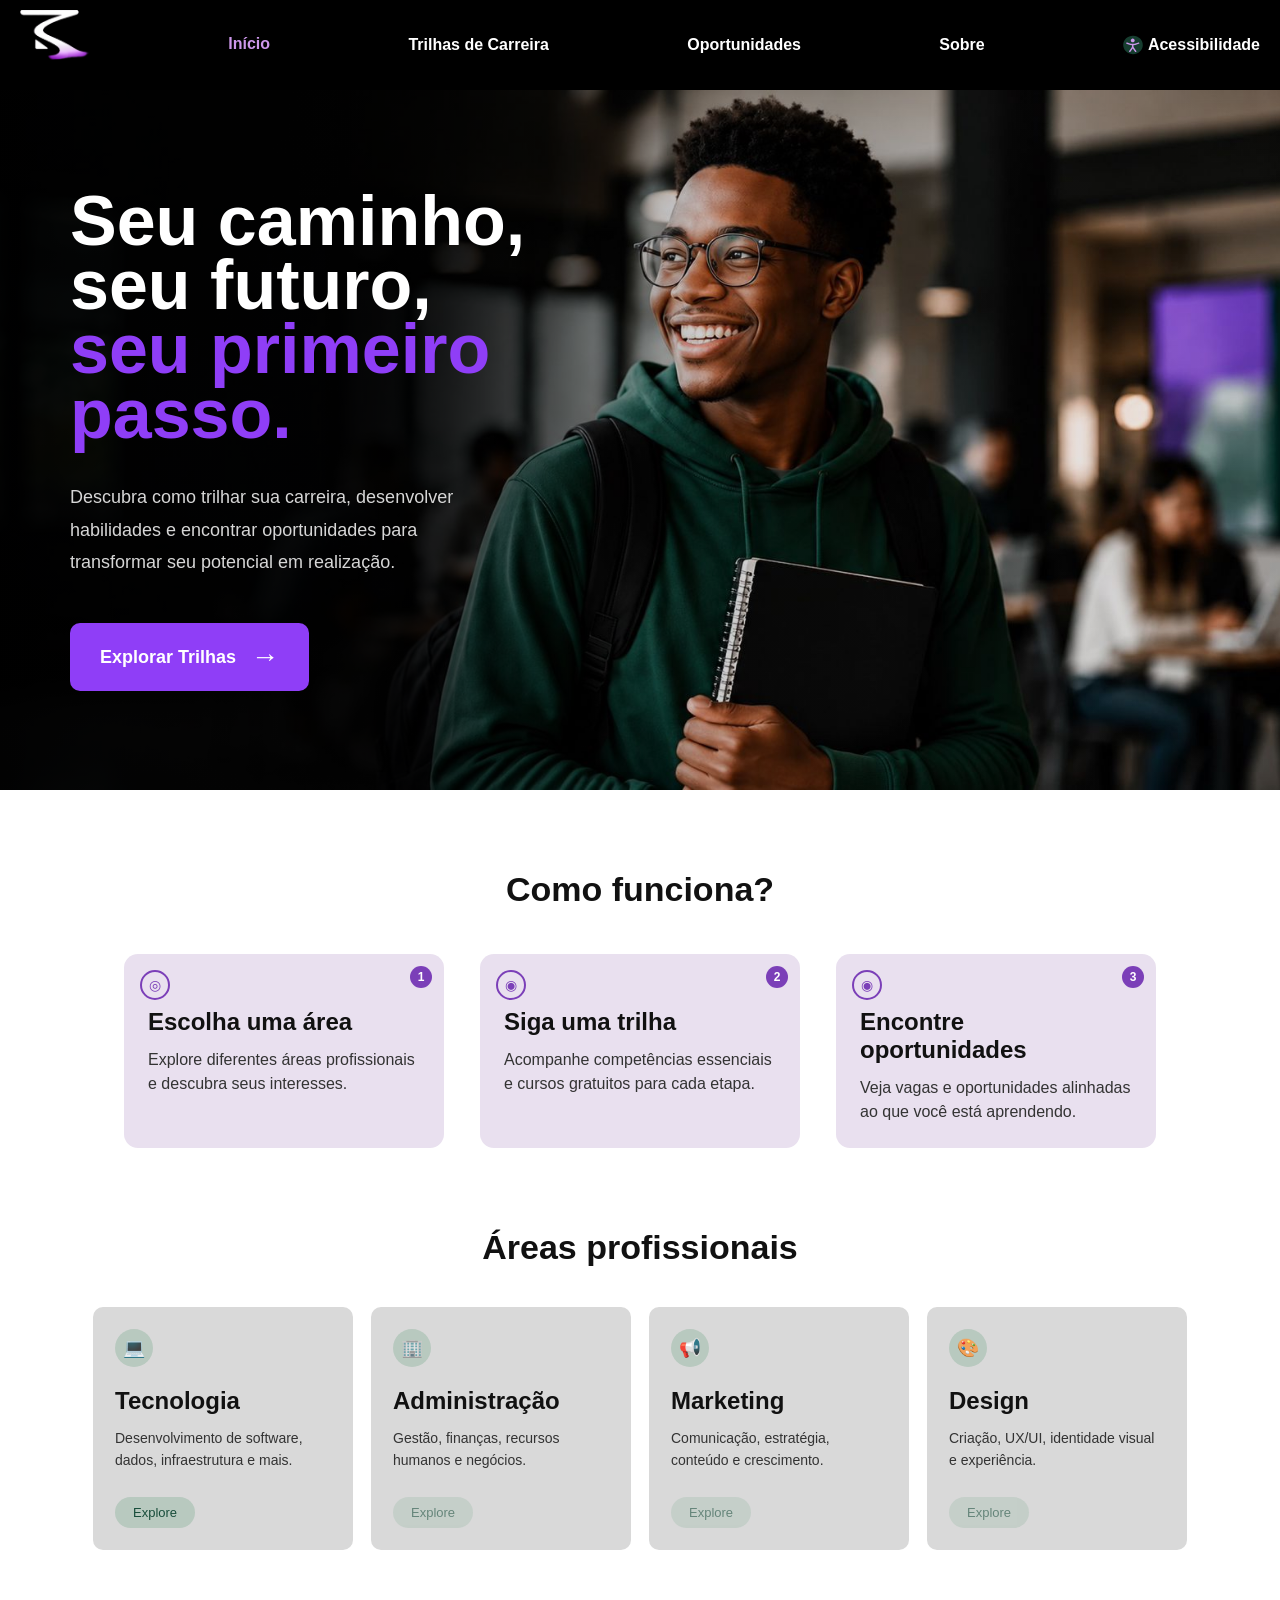
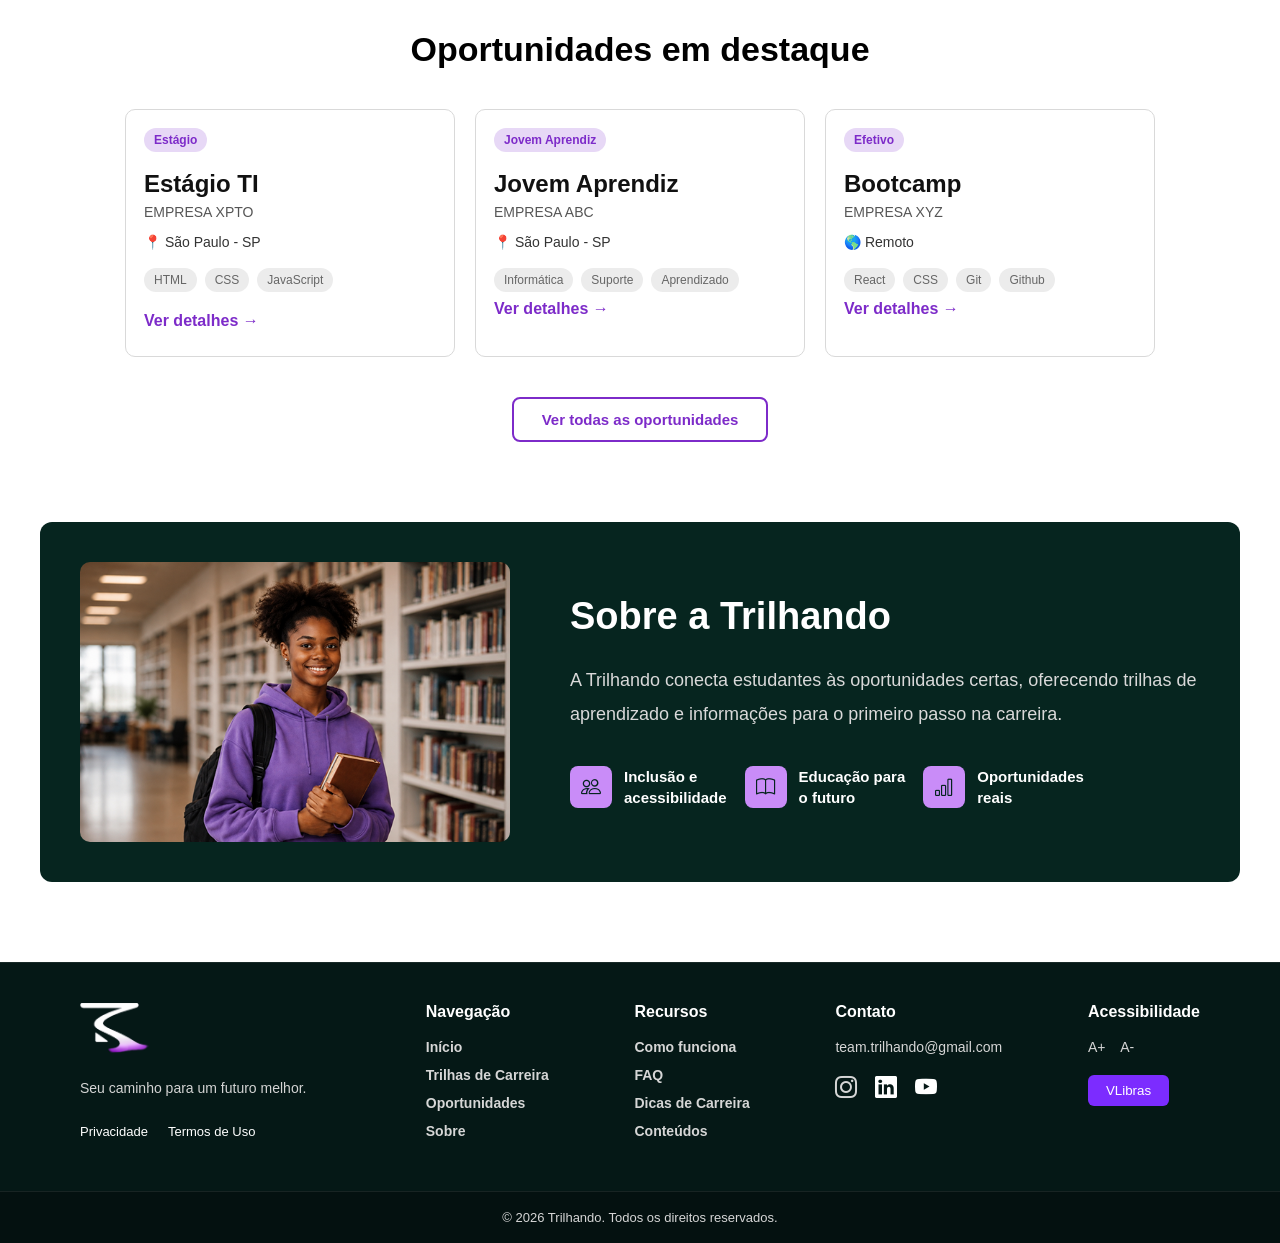
==== index.html @ 86e13e0c "ajuste de nomes e estrutura de pastas" ====
<!DOCTYPE html>
<html lang="pt-br">

<head>
    <meta charset="UTF-8">
    <meta name="viewport" content="width=device-width, initial-scale=1.0">
    <link rel="stylesheet" href="../css/menu.css">
    <link rel="stylesheet" href="https://cdn.jsdelivr.net/npm/bootstrap-icons@1.11.3/font/bootstrap-icons.min.css">
    <title>Trilhando</title>
</head>

<body>
    <!-- ==================== CABEÇALHO ==================== -->

    <nav>
        <ul>
            <li><img class="logo" src="../assets/Images/Icon.png"></li>
            <li><a href="#" class="ativo">Início</a></li>
            <li><a href="trilhas.html">Trilhas de Carreira</a></li>
            <li><a href="oportunidades.html">Oportunidades</a></li>
            <li><a href="sobre.html">Sobre</a></li>
            <li><img class="imgAcessibilidade" src="../assets/icons/acessibilidade.svg"><a href="#">Acessibilidade</a>
            </li>
        </ul>
    </nav>
    <!-- ==================== CONTEÚDO ==================== -->

    <main>

        <!-- Hero -->

        <section class="hero">

            <div class="hero-texto">

                <h1>
                    Seu caminho,<br>
                    seu futuro,<br>
                    <span>seu primeiro passo.</span>
                </h1>

                <p>
                    Descubra como trilhar sua carreira, desenvolver habilidades e
                    encontrar oportunidades para transformar seu potencial em realização.
                </p>

                <a href="#" class="btnHero">
                    Explorar Trilhas
                    <span>→</span>
                </a>

            </div>

        </section>

        <!-- Como funciona -->
        <section class="comoFunciona">

            <h2>Como funciona?</h2>

            <div class="cards">

                <article class="card">

                    <span class="icone">◎</span>
                    <span class="numero">1</span>

                    <h3>Escolha uma área</h3>

                    <p>
                        Explore diferentes áreas profissionais e descubra seus interesses.
                    </p>

                </article>

                <article class="card">

                    <span class="icone">◉</span>
                    <span class="numero">2</span>

                    <h3>Siga uma trilha</h3>

                    <p>
                        Acompanhe competências essenciais e cursos gratuitos para cada etapa.
                    </p>

                </article>

                <article class="card">

                    <span class="icone">◉</span>
                    <span class="numero">3</span>

                    <h3>Encontre oportunidades</h3>

                    <p>
                        Veja vagas e oportunidades alinhadas ao que você está aprendendo.
                    </p>

                </article>

            </div>

        </section>

        <!-- Áreas -->
        <section class="areas">

            <h2>Áreas profissionais</h2>

            <div class="cardsAreas">

                <article class="cardArea destaque">

                    <span class="icone">💻</span>

                    <h3>Tecnologia</h3>

                    <p>
                        Desenvolvimento de software, dados, infraestrutura e mais.
                    </p>

                    <button class="btn-ativo">Explore</button>

                </article>

                <article class="cardArea">

                    <span class="icone">🏢</span>

                    <h3>Administração</h3>

                    <p>
                        Gestão, finanças, recursos humanos e negócios.
                    </p>

                    <button class="btn-inativo" title="Esse conteúdo não faz parte do escopo do nosso MVP">Explore</button>

                </article>

                <article class="cardArea">

                    <span class="icone">📢</span>

                    <h3>Marketing</h3>

                    <p>
                        Comunicação, estratégia, conteúdo e crescimento.
                    </p>

                    <button class="btn-inativo" title="Esse conteúdo não faz parte do escopo do nosso MVP">Explore</button>

                </article>

                <article class="cardArea">

                    <span class="icone">🎨</span>

                    <h3>Design</h3>

                    <p>
                        Criação, UX/UI, identidade visual e experiência.
                    </p>

                    <button class="btn-inativo" title="Esse conteúdo não faz parte do escopo do nosso MVP">Explore</button>

                </article>

            </div>

        </section>

        <!-- Oportunidades -->
        <section class="oportunidades">

            <h2>Oportunidades em destaque</h2>

            <div class="cardsOportunidades">

                <article class="cardOportunidade">

                    <span class="tipo">Estágio</span>

                    <h3>Estágio TI</h3>

                    <p class="empresa">Empresa XPTO</p>

                    <p class="local">📍 São Paulo - SP</p>

                    <div class="tags">
                        <span>HTML</span>
                        <span>CSS</span>
                        <span>JavaScript</span>
                    </div>

                    <a href="#">Ver detalhes →</a>

                </article>

                <article class="cardOportunidade">

                    <span class="tipo">Jovem Aprendiz</span>

                    <h3>Jovem Aprendiz</h3>

                    <p class="empresa">Empresa ABC</p>

                    <p class="local">📍 São Paulo - SP</p>

                    <div class="tags">
                        <span>Informática</span>
                        <span>Suporte</span>
                        <span>Aprendizado</span>
                        <a href="#">Ver detalhes →</a>
                    </div>

                </article>

                <article class="cardOportunidade">

                    <span class="tipo">Efetivo</span>

                    <h3>Bootcamp</h3>

                    <p class="empresa">Empresa XYZ</p>

                    <p class="local">🌎 Remoto</p>

                    <div class="tags">
                        <span>React</span>
                        <span>CSS</span>
                        <span>Git</span>
                        <span>Github</span>
                        <a href="#">Ver detalhes →</a>
                    </div>

                </article>

            </div>

            <button class="btnTodas">
                Ver todas as oportunidades
            </button>

        </section>

        <!-- Sobre -->

        <section class="sobre">

            <div class="sobreImagem">
                <img src="../assets/Images/sobreTrilhando.png" alt="Sobre a Trilhando">
            </div>

            <div class="sobreTexto">

                <h2>Sobre a Trilhando</h2>

                <p>
                    A Trilhando conecta estudantes às oportunidades certas,
                    oferecendo trilhas de aprendizado e informações para o
                    primeiro passo na carreira.
                </p>

                <div class="sobreInfo">

                    <div class="info">
                        <i class="bi bi-people"></i>
                        <span>Inclusão e<br>acessibilidade</span>
                    </div>

                    <div class="info">
                        <i class="bi bi-book"></i>
                        <span>Educação para<br>o futuro</span>
                    </div>

                    <div class="info">
                        <i class="bi bi-bar-chart"></i>
                        <span>Oportunidades<br>reais</span>
                    </div>

                </div>

            </div>

        </section>

    </main>

    <!-- ==================== RODAPÉ ==================== -->
    <footer class="footer">

        <div class="footerContainer">

            <div class="footerLogo">

                <img class="logo" src="../assets/Images/Icon.png" alt="Logo">

                <p>
                    Seu caminho para um futuro melhor.
                </p>

                <div class="footerLinks">
                    <a href="#">Privacidade</a>
                    <a href="#">Termos de Uso</a>
                </div>

            </div>

            <div class="footerCol">

                <h3>Navegação</h3>

                <ul>
                    <li><a href="../index.html">Início</a></li>
                    <li><a href="trilhas.html">Trilhas de Carreira</a></li>
                    <li><a href="oportunidades.html">Oportunidades</a></li>
                    <li><a href="sobre.html">Sobre</a></li>
                </ul>

            </div>

            <div class="footerCol">

                <h3>Recursos</h3>

                <ul>
                    <li><a href="#">Como funciona</a></li>
                    <li><a href="#">FAQ</a></li>
                    <li><a href="#">Dicas de Carreira</a></li>
                    <li><a href="#">Conteúdos</a></li>
                </ul>

            </div>

            <div class="footerCol">

                <h3>Contato</h3>

                <p>team.trilhando@gmail.com</p>

                <div class="redes">
                    <a href="https://www.instagram.com/trilhando.tech/" target="_blank">
                        <i class="bi bi-instagram"></i>
                    </a>
                    <i class="bi bi-linkedin"></i>
                    <i class="bi bi-youtube"></i>
                </div>

            </div>

            <div class="footerCol">

                <h3>Acessibilidade</h3>

                <p>A+ &nbsp;&nbsp; A-</p>

                <button class="vlibras">
                    VLibras
                </button>

            </div>

        </div>

    </footer>

    <div class="copyright">
        © 2026 Trilhando. Todos os direitos reservados.
    </div>

    <script src="../js/menu.js"></script>
</body>

</html>
---- css/menu.css ----
* {
    margin: 0;
    padding: 0;
    border: 0;
    box-sizing: border-box;
}

body {

    margin: 0;

    font-family: "Poppins", sans-serif;

    background: #fff;

}

/*Configuração Navbar*/
nav {
    background-color: black;
    user-select: none;
    padding: 10px 20px;
}

nav ul {
    display: flex;
    align-items: center;
    justify-content: space-between;
    flex-wrap: wrap;
    list-style: none;
    gap: 20px;
}

li {
    display: flex;
    align-items: center;
}

li a {
    text-decoration: none;
    color: #fff;
    font-weight: bold;
    white-space: nowrap;
}

.logo {
    height: 50px;
}


.imgAcessibilidade {
    margin-right: 5px;
    height: 20px;
    width: 20px;
}

/* Hover dos links */

nav ul li a:hover {
    color: #CD97EB;
    /* hover roxo claro */
    transition: color 0.3s;
}

nav ul li a.ativo {
    color: #CD97EB;
    /* border-bottom: 2px solid #CD97EB; */
    padding-bottom: 2px;
    pointer-events: none;
    cursor: default;
}

nav ul li a.ativo:hover {
    color: #CD97EB;
}

/* Fim da configuração navbar*/

/* Configuração da section hero*/
.hero {

    width: 100%;
    height: 700px;

    display: flex;
    align-items: center;

    padding-left: 70px;

    background-image:
        linear-gradient(90deg,
            rgba(0, 0, 0, .95) 0%,
            rgba(0, 0, 0, .78) 30%,
            rgba(0, 0, 0, .18) 55%,
            rgba(0, 0, 0, .05) 100%),
        url("../assets/Images/background.png");

    background-size: cover;
    background-position: center;
    background-repeat: no-repeat;
}

.hero-texto {

    width: 500px;

}

.hero-texto h1 {

    color: white;

    font-size: 70px;

    font-weight: 800;

    line-height: .92;

    margin-bottom: 35px;

}

.hero-texto span {

    color: #8F3EF7;

}

.hero-texto p {

    color: #d6d6d6;

    font-size: 18px;

    line-height: 1.8;

    margin-bottom: 45px;

    width: 430px;

}

.btnHero {

    display: inline-flex;

    align-items: center;

    gap: 15px;

    padding: 18px 30px;

    border-radius: 10px;

    background: #8F3EF7;

    color: white;

    text-decoration: none;

    font-size: 18px;

    font-weight: 600;

    transition: .3s;

}

.btnHero:hover {

    background: #7d29eb;

    transform: translateY(-3px);

}

.btnHero span {

    color: white;

    font-size: 28px;

}

/* Fim da configuração da section hero*/

/* Configuração da section Como funciona*/

.comoFunciona {
    width: 100%;
    max-width: 1200px;
    margin: 80px auto;
    padding: 0 20px;
    background-color: #fff;
}

.comoFunciona h2 {
    text-align: center;
    font-size: 34px;
    font-weight: 700;
    color: #111;
    margin-bottom: 45px;
}

/* Cards */

.cards {
    display: flex;
    justify-content: center;
    gap: 36px;
    flex-wrap: wrap;
}

/* Card */

.card {
    position: relative;

    width: 320px;
    min-height: 150px;

    background: #e9e0ef;

    border-radius: 14px;

    padding: 28px 24px 24px;

    box-sizing: border-box;

    transition: .25s;
}

.card:hover {
    transform: translateY(-4px);
}

/* Ícone */

.card .icone {
    position: absolute;
    top: 16px;
    left: 16px;

    width: 30px;
    height: 30px;

    border-radius: 50%;

    border: 2px solid #7b3fb8;

    color: #7b3fb8;

    display: flex;
    justify-content: center;
    align-items: center;

    font-size: 14px;
}

/* Número */

.card .numero {

    position: absolute;

    right: 12px;
    top: 12px;

    width: 22px;
    height: 22px;

    border-radius: 50%;

    background: #7b3fb8;

    color: #fff;

    display: flex;
    justify-content: center;
    align-items: center;

    font-size: 12px;
    font-weight: bold;
}

/* Título */

.card h3 {

    margin-top: 26px;
    margin-bottom: 12px;

    font-size: 24px;
    font-weight: 700;

    color: #111;
}

/* Texto */

.card p {

    font-size: 16px;

    color: #333;

    line-height: 1.5;

    margin: 0;
}

/* Responsivo */

@media(max-width:1000px) {

    .cards {
        gap: 20px;
    }

    .card {
        width: 300px;
    }

}

@media(max-width:768px) {

    .cards {
        flex-direction: column;
        align-items: center;
    }

    .card {
        width: 100%;
        max-width: 420px;
    }

}

/*Fim da configuração da section Como funciona*/

/*Configuração da section areas*/
.areas {
    width: 100%;
    max-width: 1200px;
    margin: 80px auto;
    padding: 0 20px;
}

.areas h2 {
    text-align: center;
    font-size: 34px;
    font-weight: 700;
    color: #111;
    margin-bottom: 40px;
}

.cardsAreas {
    display: flex;
    justify-content: center;
    gap: 18px;
    flex-wrap: wrap;
}

/* Card */

.cardArea {
    width: 260px;
    min-height: 190px;
    padding: 22px;

    background: #d9d9d9;
    border-radius: 10px;

    box-sizing: border-box;
    cursor: pointer;

    display: flex;
    flex-direction: column;
    justify-content: space-between;

    transition: all .35s ease;
}

/* Ícone */

.cardArea .icone {
    width: 38px;
    height: 38px;

    display: flex;
    align-items: center;
    justify-content: center;

    border-radius: 50%;
    background: #b8c9bf;

    color: #184d3b;
    font-size: 18px;

    margin-bottom: 20px;

    transition: .35s;
}

/* Título */

.cardArea h3 {
    font-size: 24px;
    font-weight: 700;
    color: #111;

    margin-bottom: 12px;

    transition: .35s;
}

/* Texto */

.cardArea p {
    font-size: 14px;
    line-height: 1.6;
    color: #333;

    margin-bottom: 25px;

    transition: .35s;
}

/* Botão */

.cardArea .btn-ativo {
    width: fit-content;

    border: none;
    border-radius: 20px;

    padding: 8px 18px;

    background: #b8c9bf;
    color: #184d3b;

    font-size: 13px;

    cursor: pointer;

    transition: .35s;
}

.btn-inativo {
    width: fit-content;
    border: none;
    border-radius: 20px;
    padding: 8px 18px;
    background: #b8c9bf;
    color: #184d3b;
    font-size: 13px;
    cursor: not-allowed !important;
    transition: .35s;
    opacity: 0.6;
    pointer-events: auto;
}

/*=========================
        HOVER
=========================*/

.cardArea:hover {

    background: #184d3b;

    transform: translateY(-6px);

    box-shadow: 0 12px 25px rgba(0, 0, 0, .18);
}

.cardArea:hover h3 {
    color: #fff;
}

.cardArea:hover p {
    color: rgba(255, 255, 255, .9);
}

.cardArea:hover .icone {
    background: rgba(255, 255, 255, .18);
    color: #fff;
}

.cardArea:hover button {
    background: #fff;
    color: #184d3b;
}

/*=========================
      RESPONSIVO
=========================*/

@media (max-width: 1100px) {

    .cardsAreas {
        justify-content: center;
    }

}

@media (max-width: 768px) {

    .cardsAreas {
        flex-direction: column;
        align-items: center;
    }

    .cardArea {
        width: 100%;
        max-width: 380px;
    }

}

/* Estilos para a Expansão do Card de Tecnologia */

/* Container das áreas profissionais para permitir a expansão lateral */
.cardsAreas {
    display: flex;
    justify-content: center;
    gap: 18px;
    flex-wrap: wrap;
    align-items: flex-start;
    /* Garante que os outros cards não estiquem verticalmente */
}

/* Card base */
.cardArea {
    position: relative;
    overflow: hidden;
    /* Garante que o conteúdo oculto não vaze */
    transition: all 0.5s cubic-bezier(0.4, 0, 0.2, 1);
}

/* Estado Expandido */
.cardArea.destaque.expandido {
    width: 550px;
    /* Expande para a direita */
    background: #184d3b;
    cursor: default;
}

/* Ocultar conteúdo original quando expandido para dar foco às subáreas */
.cardArea.expandido>.icone,
.cardArea.expandido>h3,
.cardArea.expandido>p,
.cardArea.expandido>button:not(.btn-voltar) {
    opacity: 0;
    pointer-events: none;
    transform: translateX(-20px);
    transition: 0.3s;
}

/* Container de Subáreas */
.sub-areas-container {
    position: absolute;
    top: 0;
    right: 0;
    width: 100%;
    height: 100%;
    padding: 22px;
    box-sizing: border-box;
    display: flex;
    flex-direction: column;
    justify-content: center;
    opacity: 0;
    pointer-events: none;
    transform: translateX(30px);
    transition: all 0.5s ease;
}

.cardArea.expandido .sub-areas-container {
    opacity: 1;
    pointer-events: auto;
    transform: translateX(0);
}

.sub-areas-content h4 {
    color: #fff;
    font-size: 18px;
    margin-bottom: 20px;
    font-weight: 700;
}

.sub-areas-grid {
    display: grid;
    grid-template-columns: 1fr 1fr;
    gap: 12px;
    margin-bottom: 25px;
}

.sub-area-item {
    padding: 12px;
    background: rgba(255, 255, 255, 0.1);
    border-radius: 8px;
    color: #fff;
    text-decoration: none;
    font-size: 14px;
    font-weight: 600;
    display: flex;
    align-items: center;
    gap: 10px;
    transition: 0.3s;
}

.sub-area-item.ativo {
    background: #fff;
    color: #184d3b;
    border: 1px solid #fff;
}

.sub-area-item.ativo:hover {
    background: #4fd699;
    border-color: #4fd699;
    color: #fff;
}

.sub-area-item.inativo {
    opacity: 0.6;
    cursor: not-allowed;
    background: rgba(255, 255, 255, 0.05);
}

.sub-area-item small {
    font-size: 10px;
    font-weight: 400;
    display: block;
}

.dot {
    width: 8px;
    height: 8px;
    border-radius: 50%;
    background: #4fd699;
}

.sub-area-item.inativo .dot {
    background: #666;
}

.btn-voltar {
    background: transparent;
    border: 1px solid rgba(255, 255, 255, 0.3);
    color: #fff;
    padding: 6px 15px;
    border-radius: 20px;
    font-size: 12px;
    cursor: pointer;
    width: fit-content;
    transition: 0.3s;
}

.btn-voltar:hover {
    background: rgba(255, 255, 255, 0.1);
}

/* Responsividade para o card expandido */
@media (max-width: 768px) {
    .cardArea.destaque.expandido {
        width: 100%;
        max-width: 380px;
        min-height: 350px;
    }

    .sub-areas-grid {
        grid-template-columns: 1fr;
    }
}


/*Fim das configurações da section Areas*/
/*Configuração da Section Opotunidades*/

.oportunidades {
    width: 100%;
    max-width: 1200px;
    margin: 80px auto;
    padding: 0 20px;
}

.oportunidades h2 {
    text-align: center;
    font-size: 34px;
    font-weight: 700;
    margin-bottom: 40px;
}

.cardsOportunidades {
    display: flex;
    justify-content: center;
    gap: 20px;
    flex-wrap: wrap;
}

/* Card */

.cardOportunidade {

    width: 330px;
    min-height: 210px;

    padding: 18px;

    border: 1px solid #d9d9d9;
    border-radius: 10px;

    background: #fff;

    transition: .3s;

    cursor: pointer;
}

.cardOportunidade:hover {

    transform: translateY(-5px);

    border-color: #7d2bc9;

    box-shadow: 0 10px 25px rgba(0, 0, 0, .08);
}

/* Tag superior */

.tipo {

    display: inline-block;

    padding: 5px 10px;

    border-radius: 20px;

    background: #e7d8f6;

    color: #7d2bc9;

    font-size: 12px;

    font-weight: 600;

    margin-bottom: 18px;
}

/* Título */

.cardOportunidade h3 {

    font-size: 24px;

    margin-bottom: 6px;

    color: #111;
}

/* Empresa */

.empresa {

    font-size: 14px;

    color: #555;

    margin-bottom: 14px;

    text-transform: uppercase;
}

/* Local */

.local {

    font-size: 14px;

    color: #333;

    margin-bottom: 18px;
}

/* Tecnologias */

.tags {

    display: flex;

    gap: 8px;

    flex-wrap: wrap;

    margin-bottom: 20px;
}

.tags span {

    background: #ececec;

    color: #666;

    padding: 5px 10px;

    border-radius: 20px;

    font-size: 12px;
}

/* Link */

.cardOportunidade a {

    text-decoration: none;

    color: #7d2bc9;

    font-weight: 600;

    transition: .3s;
}

.cardOportunidade a:hover {

    text-decoration: underline;
}

/* Botão inferior */

.btnTodas {

    display: block;

    margin: 40px auto 0;

    padding: 12px 28px;

    border: 2px solid #7d2bc9;

    border-radius: 8px;

    background: transparent;

    color: #7d2bc9;

    font-size: 15px;

    font-weight: 600;

    cursor: pointer;

    transition: .3s;
}

.btnTodas:hover {

    background: #7d2bc9;

    color: #fff;
}

/*=========================
      RESPONSIVO
=========================*/

@media (max-width: 768px) {

    .cardsOportunidades {

        flex-direction: column;

        align-items: center;
    }

    .cardOportunidade {

        width: 100%;
        max-width: 400px;
    }

}

/*Fim da configuração Oportunidades*/

/*Configuração da section Sobre*/
.sobre {

    max-width: 1200px;
    margin: 80px auto;
    padding: 40px;

    background: #06251f;

    border-radius: 12px;

    display: flex;
    align-items: center;
    gap: 40px;
}

/* Imagem */

.sobreImagem {

    flex: 1;
}

.sobreImagem img {

    width: 100%;
    max-width: 430px;
    height: 280px;

    object-fit: cover;

    border-radius: 10px;

    display: block;
}

/* Texto */

.sobreTexto {

    flex: 1.4;

    color: #fff;
}

.sobreTexto h2 {

    font-size: 38px;

    margin-bottom: 25px;

    font-weight: 700;
}

.sobreTexto p {

    font-size: 18px;

    line-height: 1.9;

    color: #d9d9d9;

    margin-bottom: 35px;
}

/* Ícones */

.sobreInfo {

    display: flex;

    gap: 18px;

    flex-wrap: wrap;
}

.info {

    display: flex;

    align-items: center;

    gap: 12px;
}

.info i {

    width: 42px;
    height: 42px;

    display: flex;
    justify-content: center;
    align-items: center;

    background: #c98cf8;

    color: #06251f;

    border-radius: 8px;

    font-size: 20px;
}

.info span {

    color: #fff;

    font-size: 15px;

    font-weight: 600;

    line-height: 1.4;
}

/*=========================
      RESPONSIVO
=========================*/

@media(max-width:900px) {

    .sobre {

        flex-direction: column;

        text-align: center;
    }

    .sobreImagem img {

        max-width: 100%;
        height: auto;
    }

    .sobreInfo {

        justify-content: center;
    }

}

@media(max-width:600px) {

    .sobre {

        padding: 25px;
    }

    .sobreTexto h2 {

        font-size: 30px;
    }

    .sobreTexto p {

        font-size: 16px;
    }

    .sobreInfo {

        flex-direction: column;
        align-items: center;
    }

}

/*Configuração da section footer*/

.footer {

    width: 100%;

    background: #051816;

    color: #fff;

    margin-top: 80px;

    padding: 40px 0;

    border-top: 1px solid rgba(255, 255, 255, .08);
}

/* Container */

.footerContainer {

    max-width: 1200px;

    margin: 0 auto;

    padding: 0 40px;

    display: flex;

    justify-content: space-between;

    align-items: flex-start;

    gap: 40px;
}

/* Logo */

.footerLogo {

    width: 260px;
}

.logo {

    width: 70px;

    margin-bottom: 20px;
}

.footerLogo p {

    font-size: 14px;

    color: #d4d4d4;

    line-height: 1.6;

    margin-bottom: 25px;
}

.footerLinks {

    display: flex;

    gap: 20px;
}

.footerLinks a {

    color: #fff;

    text-decoration: none;

    font-size: 13px;
}

.footerLinks a:hover {

    color: #9f5cff;
}

/* Colunas */

.footerCol h3 {

    font-size: 16px;

    margin-bottom: 18px;
}

.footerCol ul {

    list-style: none;
}

.footerCol ul li {

    margin-bottom: 12px;
}

.footerCol a {

    color: #d6d6d6;

    text-decoration: none;

    font-size: 14px;

    transition: .3s;
}

.footerCol a:hover {

    color: #9f5cff;
}

.footerCol p {

    color: #d6d6d6;

    font-size: 14px;

    margin-bottom: 20px;
}

/* Redes sociais */

.redes {

    display: flex;

    gap: 18px;
}

.redes i {

    font-size: 22px;

    cursor: pointer;

    transition: .3s;
}

.redes i:hover {

    color: #9f5cff;
}

/* Botão */

.vlibras {

    background: #7c2cff;

    color: white;

    border: none;

    border-radius: 6px;

    padding: 8px 18px;

    cursor: pointer;

    transition: .3s;
}

.vlibras:hover {

    background: #9650ff;
}

/* Copyright */

.copyright {

    background: #041110;

    color: #d6d6d6;

    text-align: center;

    padding: 18px;

    font-size: 13px;

    border-top: 1px solid rgba(255, 255, 255, .08);
}

/*=========================
      RESPONSIVO
=========================*/

@media(max-width:900px) {

    .footer {

        flex-wrap: wrap;

        justify-content: center;

        text-align: center;
    }

    .footerLogo {

        width: 100%;
    }

    .footerLinks,
    .redes {

        justify-content: center;
    }

}

@media(max-width:600px) {

    .footer {

        flex-direction: column;

        align-items: center;

        text-align: center;
    }

}

/* RESPONSIVIDADE*/
/* Para abrir em tablets */

@media (max-width: 900px) {

    nav ul {
        justify-content: center;
        gap: 30px;
    }

}

/* Para abrir em celulares */


@media (max-width: 600px) {

    nav {
        padding: 15px;
    }

    nav ul {
        flex-direction: column;
        align-items: center;
        gap: 15px;
    }

    .logo {
        height: 45px;
    }

}
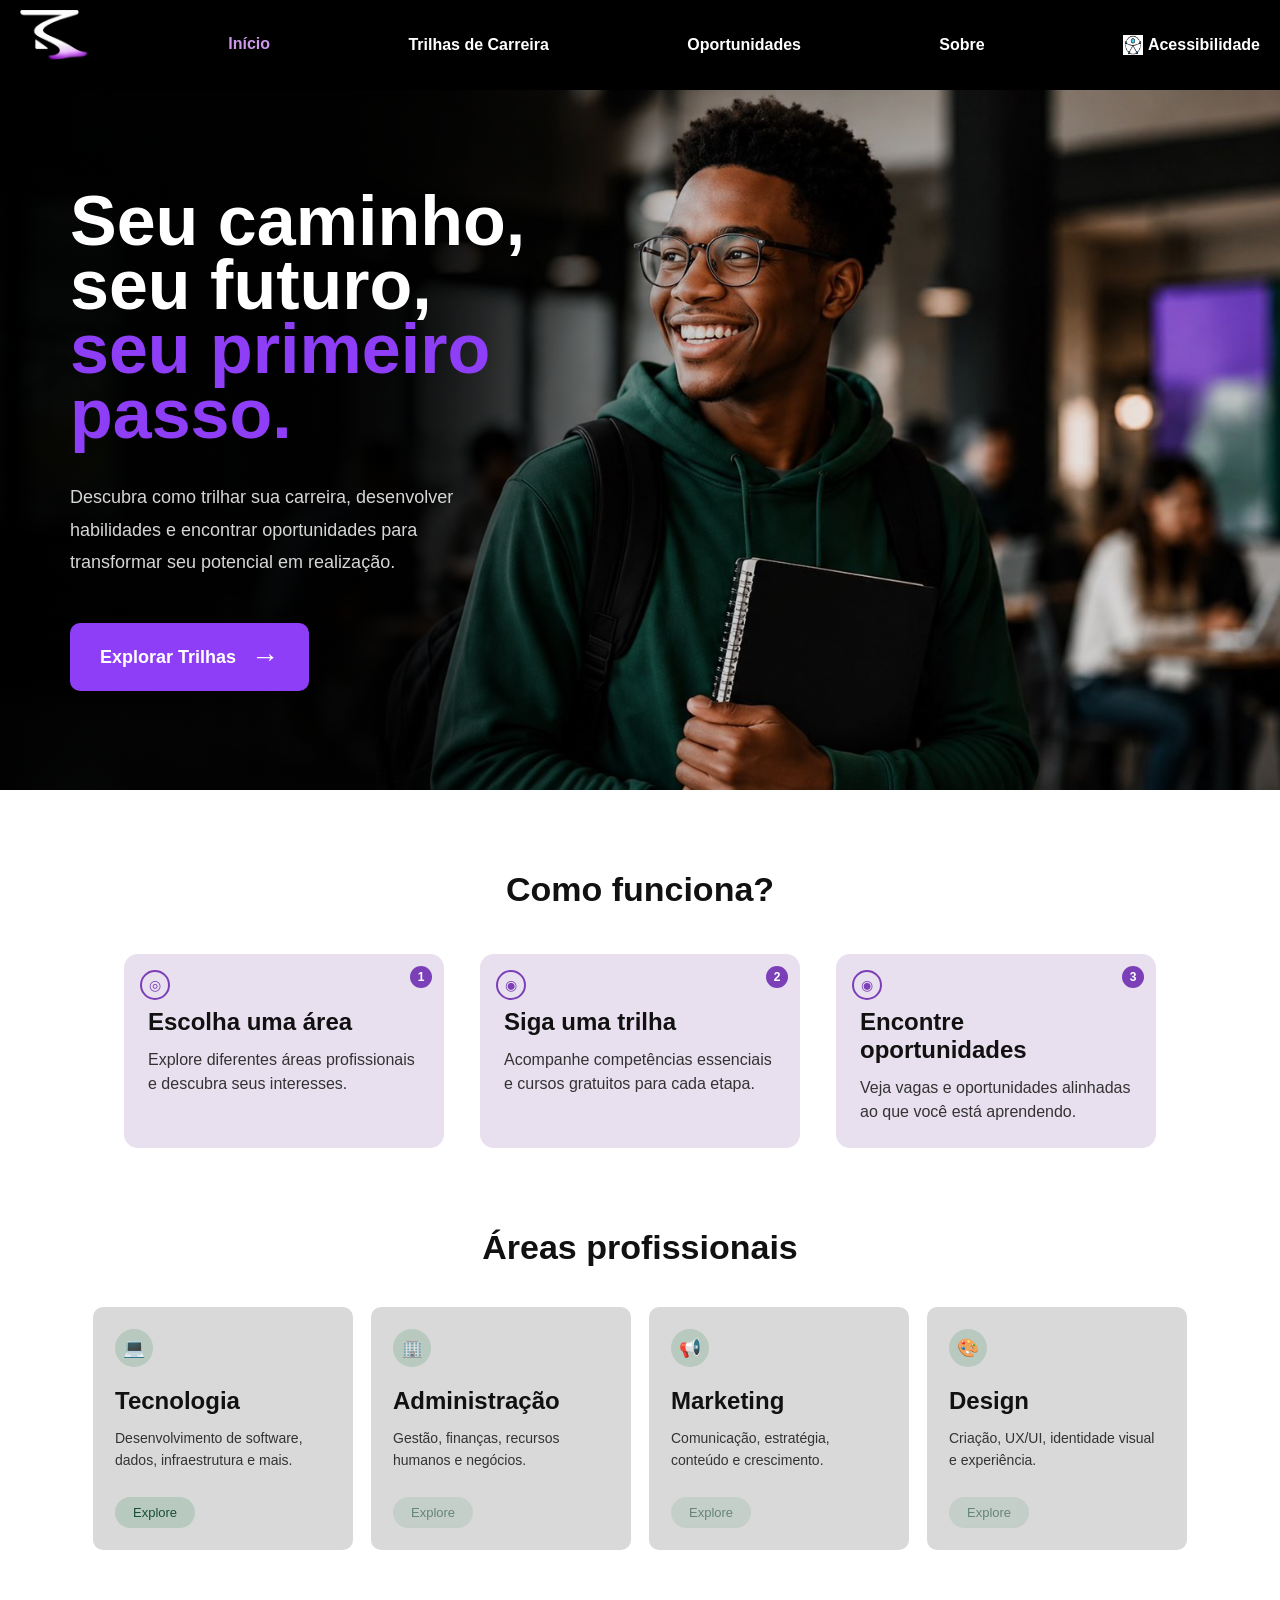
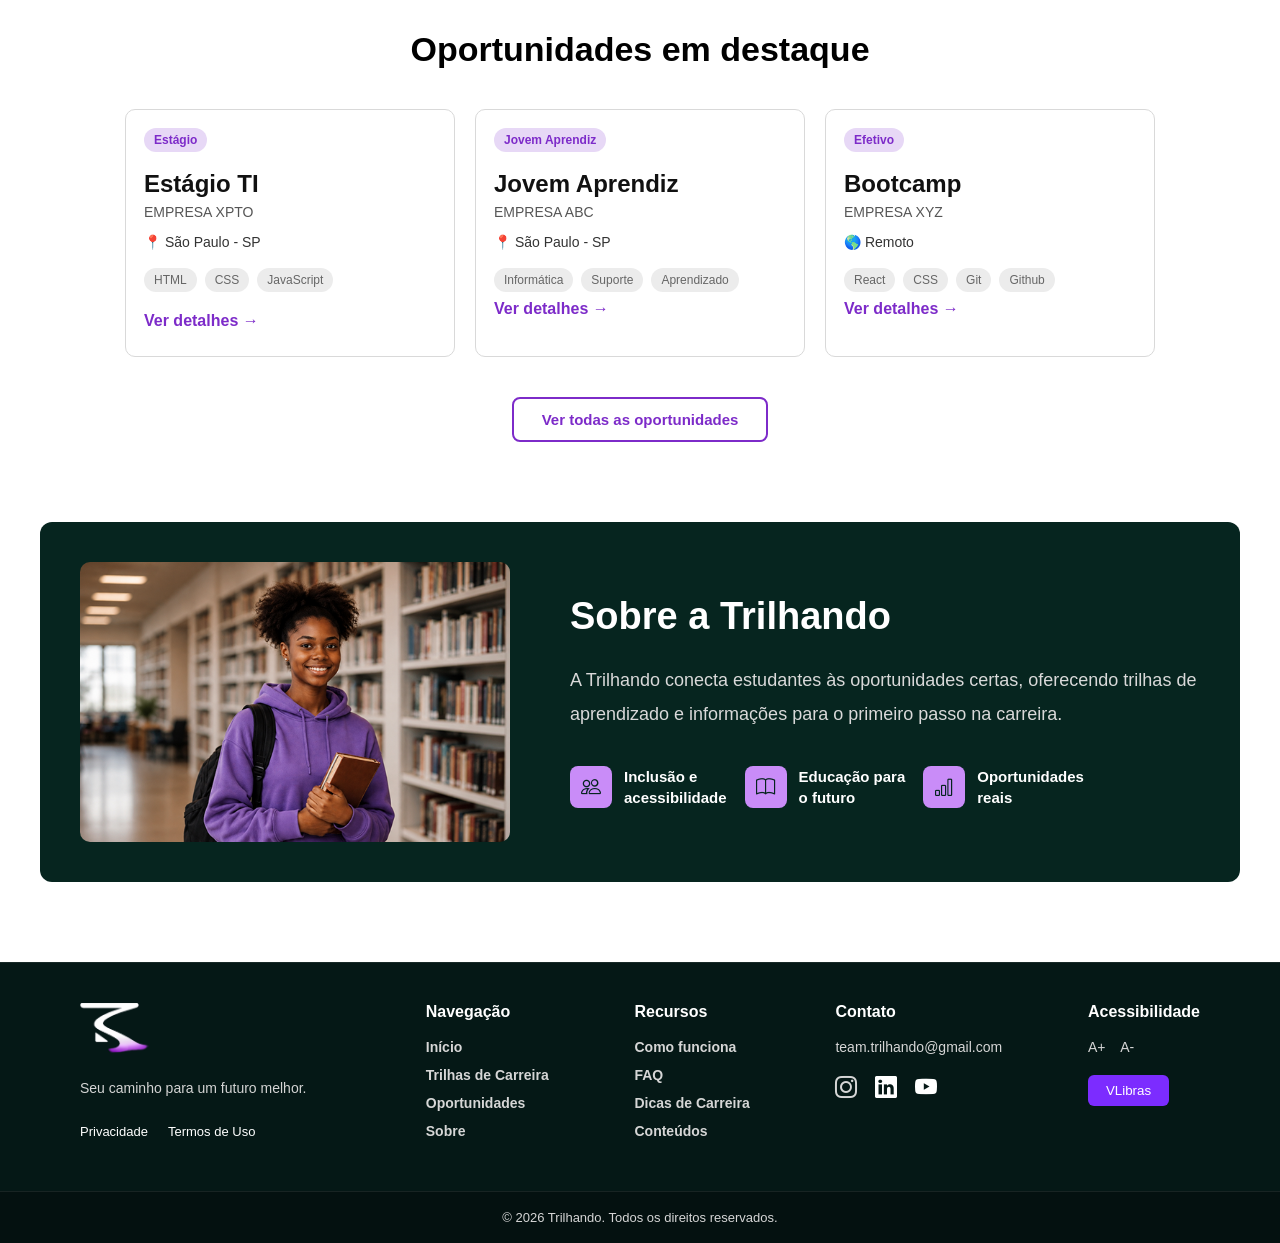
==== commit 8d497933: "Adiciona Vlibras e troca icone de acessibilidade" ====
--- a/index.html
+++ b/index.html
@@ -4,12 +4,13 @@
 <head>
     <meta charset="UTF-8">
     <meta name="viewport" content="width=device-width, initial-scale=1.0">
-    <link rel="stylesheet" href="../css/menu.css">
+    <link rel="stylesheet" href="./css/menu.css">
     <link rel="stylesheet" href="https://cdn.jsdelivr.net/npm/bootstrap-icons@1.11.3/font/bootstrap-icons.min.css">
     <title>Trilhando</title>
 </head>
 
 <body>
+
     <!-- ==================== CABEÇALHO ==================== -->
 
     <nav>
@@ -19,10 +20,12 @@
             <li><a href="trilhas.html">Trilhas de Carreira</a></li>
             <li><a href="oportunidades.html">Oportunidades</a></li>
             <li><a href="sobre.html">Sobre</a></li>
-            <li><img class="imgAcessibilidade" src="../assets/icons/acessibilidade.svg"><a href="#">Acessibilidade</a>
+            <li><img class="imgAcessibilidade" src="./assets/Images/acessibilidade.jpeg"><a href="#" onclick="window.VLibras.toggle()">Acessibilidade</a>
             </li>
         </ul>
     </nav>
+    <!-- ==================== FIM CABEÇALHO ==================== -->
+
     <!-- ==================== CONTEÚDO ==================== -->
 
     <main>
@@ -134,7 +137,8 @@
                         Gestão, finanças, recursos humanos e negócios.
                     </p>
 
-                    <button class="btn-inativo" title="Esse conteúdo não faz parte do escopo do nosso MVP">Explore</button>
+                    <button class="btn-inativo"
+                        title="Esse conteúdo não faz parte do escopo do nosso MVP">Explore</button>
 
                 </article>
 
@@ -148,7 +152,8 @@
                         Comunicação, estratégia, conteúdo e crescimento.
                     </p>
 
-                    <button class="btn-inativo" title="Esse conteúdo não faz parte do escopo do nosso MVP">Explore</button>
+                    <button class="btn-inativo"
+                        title="Esse conteúdo não faz parte do escopo do nosso MVP">Explore</button>
 
                 </article>
 
@@ -162,7 +167,8 @@
                         Criação, UX/UI, identidade visual e experiência.
                     </p>
 
-                    <button class="btn-inativo" title="Esse conteúdo não faz parte do escopo do nosso MVP">Explore</button>
+                    <button class="btn-inativo"
+                        title="Esse conteúdo não faz parte do escopo do nosso MVP">Explore</button>
 
                 </article>
 
@@ -369,7 +375,18 @@
         © 2026 Trilhando. Todos os direitos reservados.
     </div>
 
-    <script src="../js/menu.js"></script>
+    <script src="./js/menu.js"></script>
+    <div vw class="enabled">
+        <div vw-access-button class="active"></div>
+        <div vw-plugin-wrapper>
+            <div class="vw-plugin-top-wrapper"></div>
+        </div>
+    </div>
+
+    <script src="https://vlibras.gov.br/app/vlibras-plugin.js"></script>
+    <script>
+        new window.VLibras.Widget('https://vlibras.gov.br/app');
+    </script>
 </body>
 
 </html>
--- a/css/menu.css
+++ b/css/menu.css
@@ -16,6 +16,7 @@
 }
 
 /*Configuração Navbar*/
+
 nav {
     background-color: black;
     user-select: none;
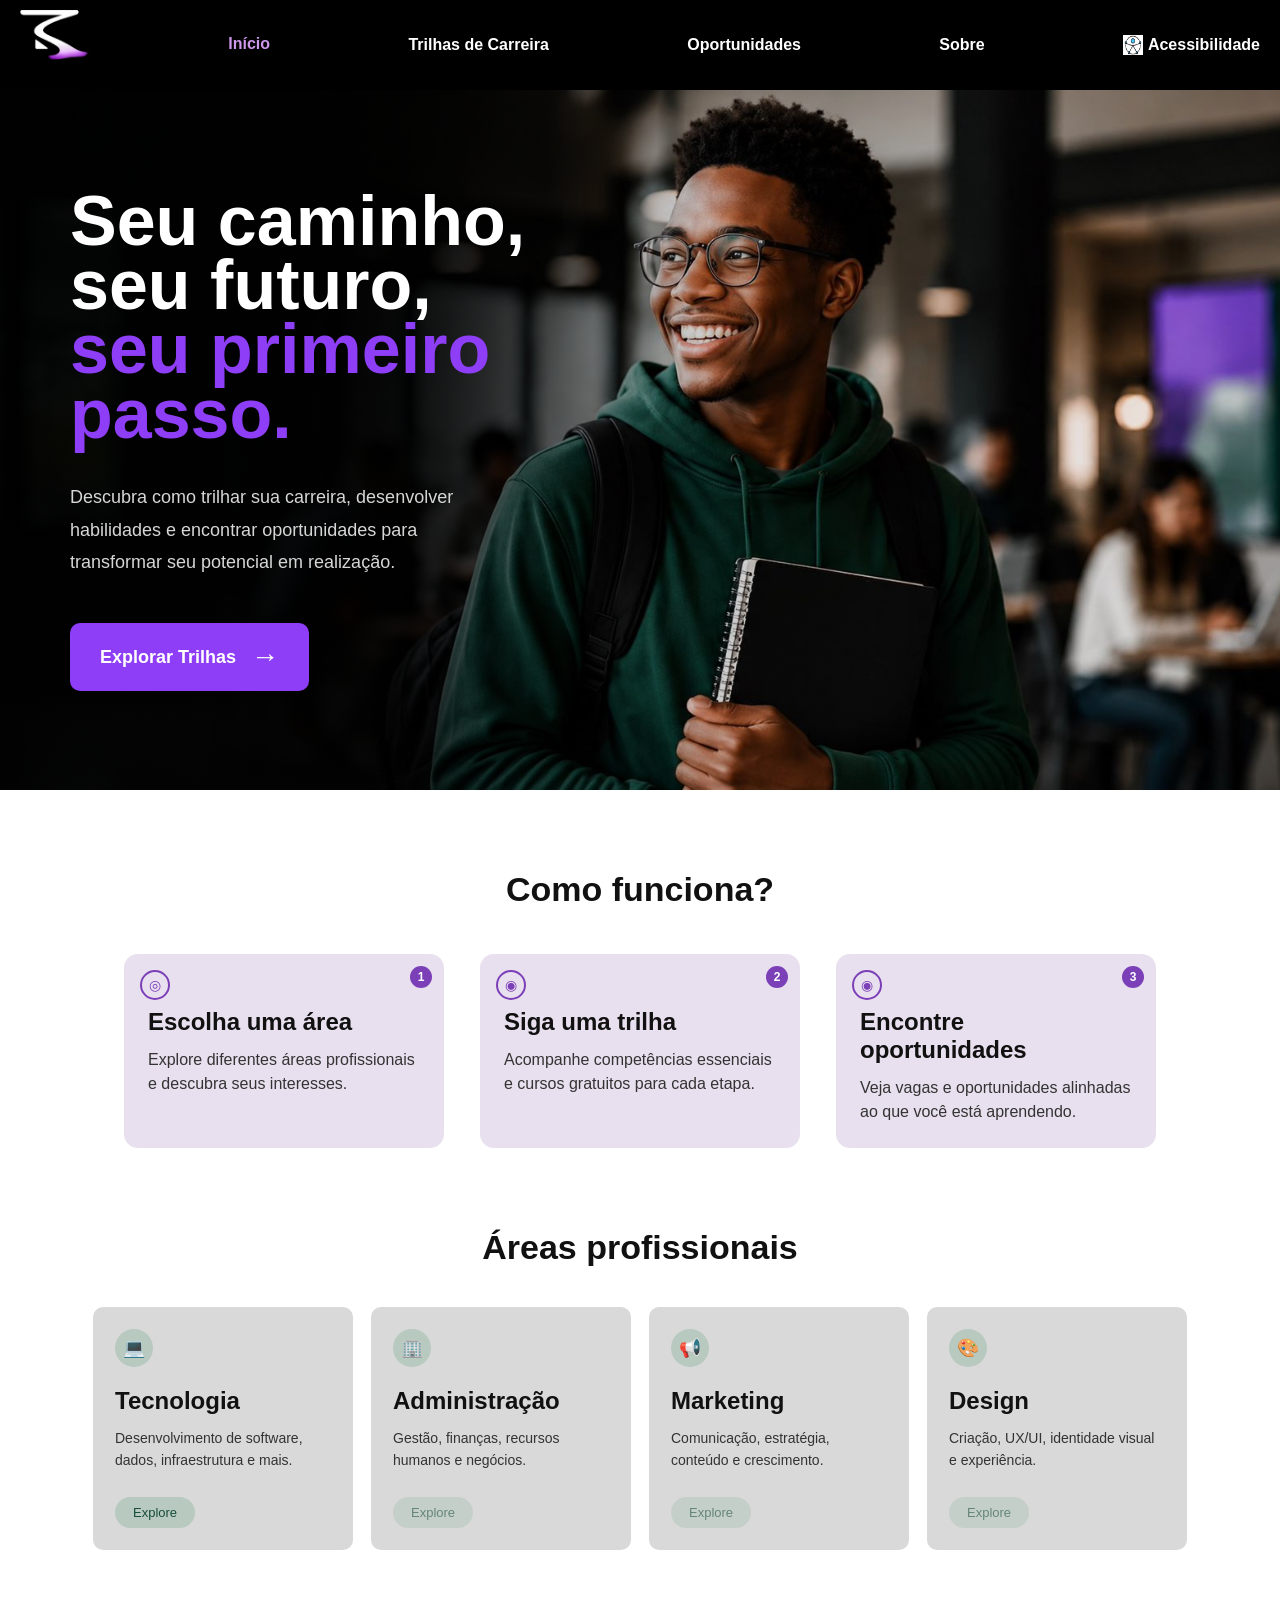
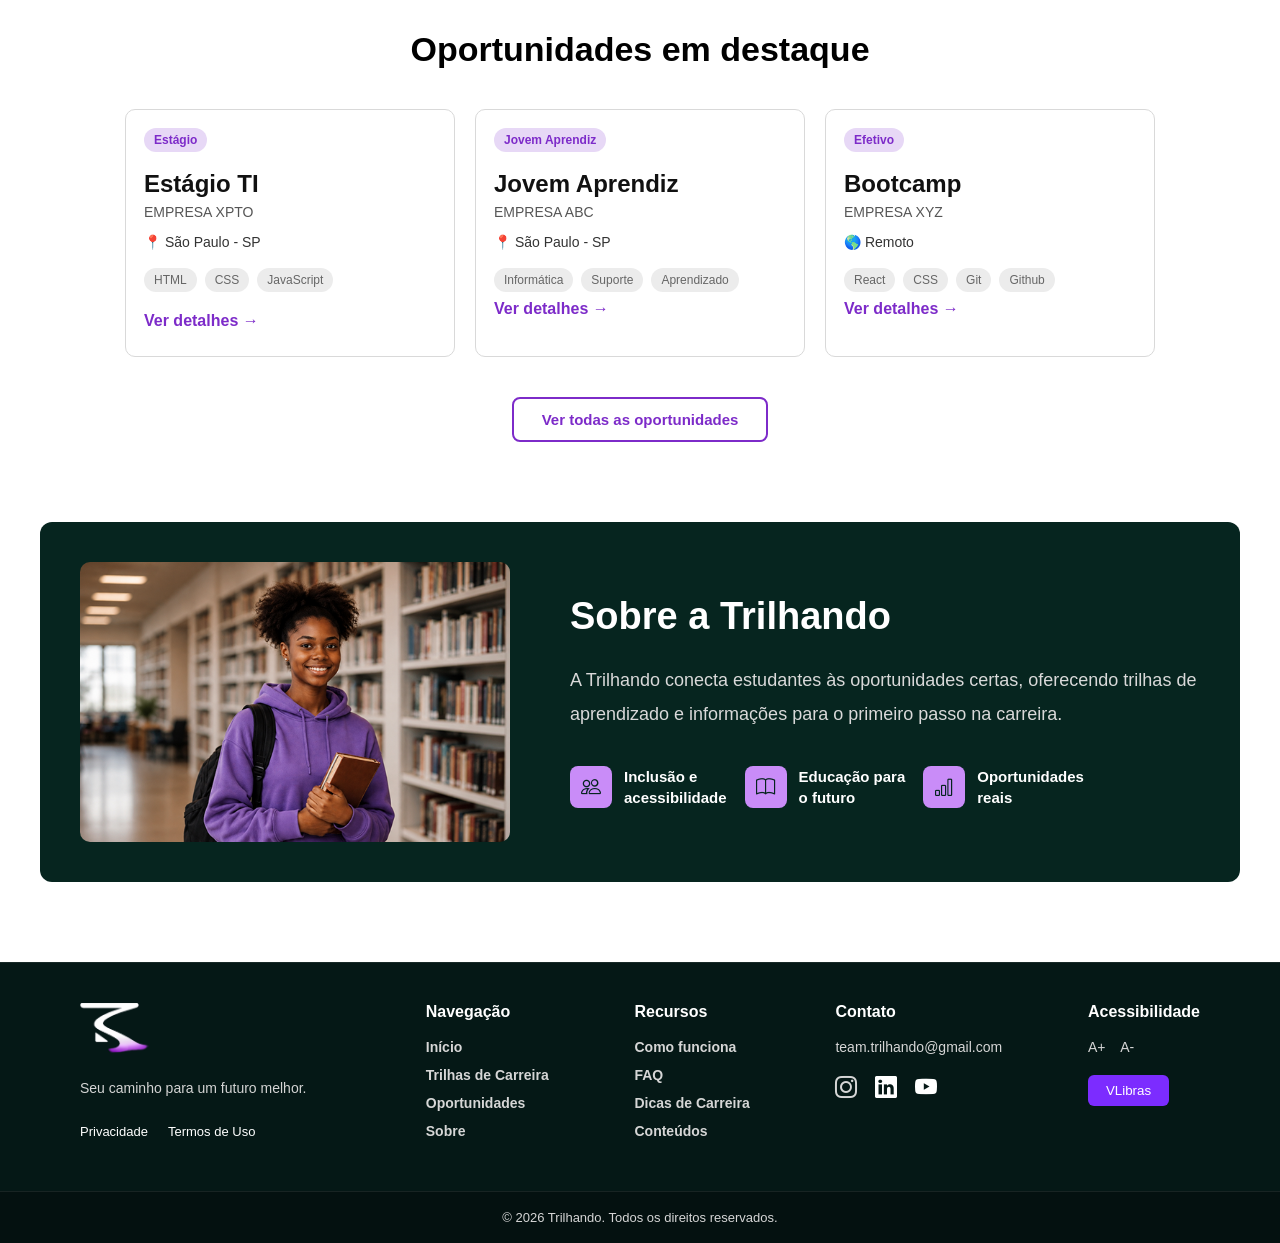
==== commit 7893bc8e: "Adiciona animação no h1 do menu, ajusta js de oportunidades e botôes inativos da trilha" ====
--- a/index.html
+++ b/index.html
@@ -37,9 +37,9 @@
             <div class="hero-texto">
 
                 <h1>
-                    Seu caminho,<br>
-                    seu futuro,<br>
-                    <span>seu primeiro passo.</span>
+                    <span class="linha">Seu caminho,</span><br>
+                    <span class="linha">seu futuro,</span><br>
+                    <span class="linha destaque">seu primeiro passo.</span>
                 </h1>
 
                 <p>
--- a/css/menu.css
+++ b/css/menu.css
@@ -108,37 +108,46 @@
 }
 
 .hero-texto h1 {
-
+    background: transparent;
     color: white;
-
     font-size: 70px;
-
     font-weight: 800;
-
+    margin-bottom: 35px;
+    opacity: 0;
+    transform: translateY(20px);
+    animation: fadeUp 0.8s ease-out forwards;
     line-height: .92;
 
-    margin-bottom: 35px;
-
+}
+
+.hero-texto h1 .destaque {
+    color: #8F3EF7;
+    display: inline-block;
+    background: transparent;
 }
 
 .hero-texto span {
-
-    color: #8F3EF7;
-
+    background: transparent;
 }
 
 .hero-texto p {
 
     color: #d6d6d6;
-
     font-size: 18px;
-
     line-height: 1.8;
-
     margin-bottom: 45px;
-
     width: 430px;
-
+    opacity: 0;
+    transform: translateY(20px);
+    animation: fadeUp 0.8s ease-out 0.3s forwards;
+
+}
+
+@keyframes fadeUp {
+    to {
+        opacity: 1;
+        transform: translateY(0);
+    }
 }
 
 .btnHero {
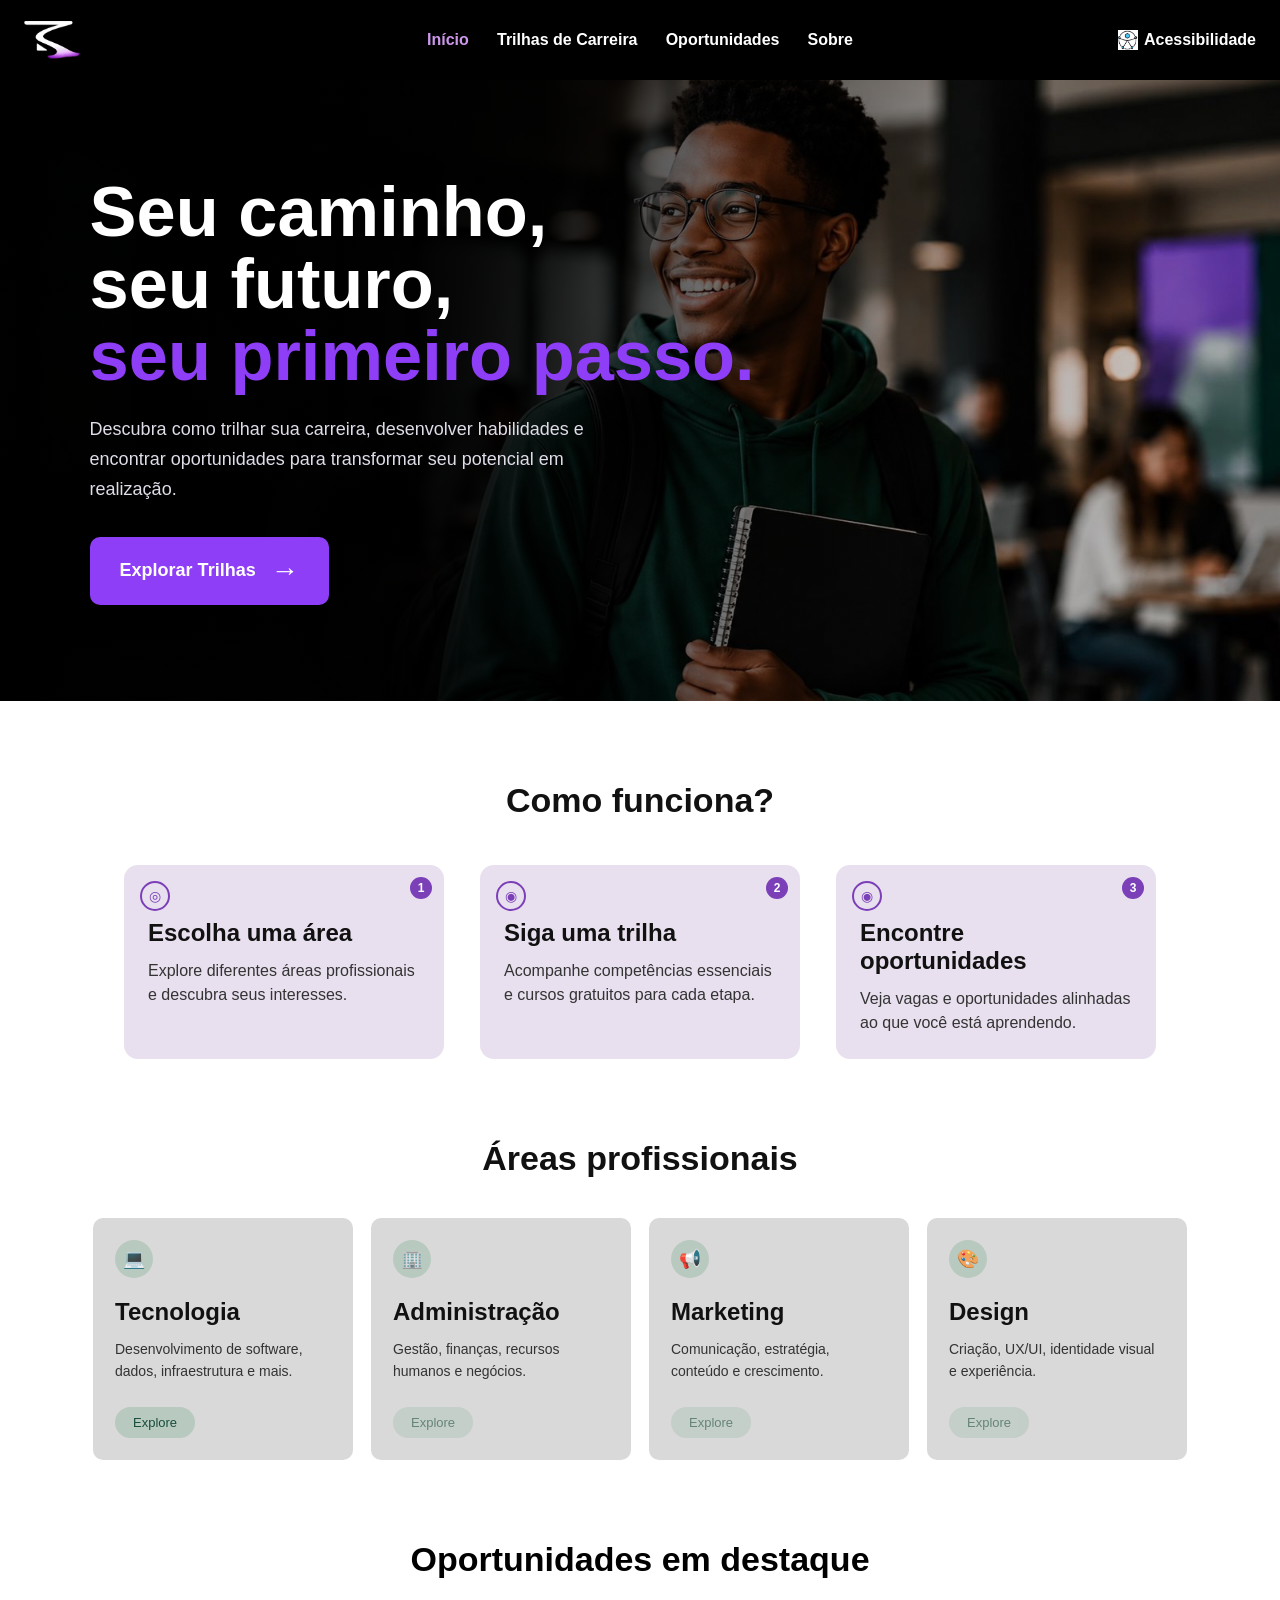
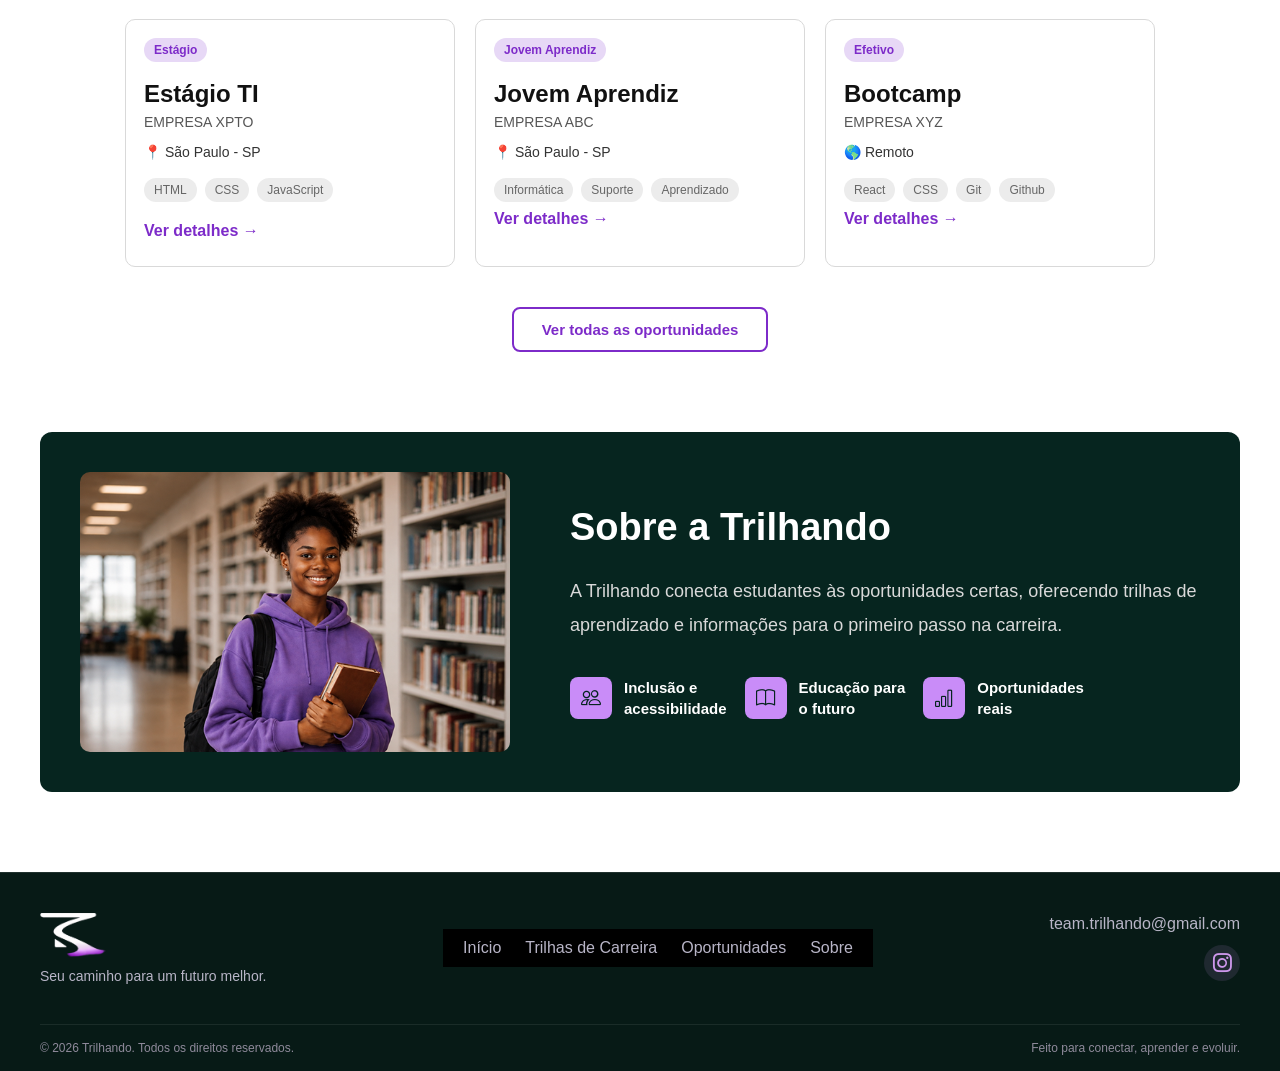
==== commit 67837192: "feature: Refatora o projeto, corrigindo bugs, tornando responsivo e implementando pequenas novas fun" ====
--- a/index.html
+++ b/index.html
@@ -4,26 +4,53 @@
 <head>
     <meta charset="UTF-8">
     <meta name="viewport" content="width=device-width, initial-scale=1.0">
-    <link rel="stylesheet" href="./css/menu.css">
+    <link rel="stylesheet" href="./css/inicio.css">
     <link rel="stylesheet" href="https://cdn.jsdelivr.net/npm/bootstrap-icons@1.11.3/font/bootstrap-icons.min.css">
+    <link rel="icon" href="./assets/icons/Icon.png">
     <title>Trilhando</title>
+    <link rel="stylesheet" href="./css/global.css">
 </head>
 
 <body>
 
     <!-- ==================== CABEÇALHO ==================== -->
-
-    <nav>
-        <ul>
-            <li><img class="logo" src="../assets/Images/Icon.png"></li>
-            <li><a href="#" class="ativo">Início</a></li>
-            <li><a href="trilhas.html">Trilhas de Carreira</a></li>
-            <li><a href="oportunidades.html">Oportunidades</a></li>
-            <li><a href="sobre.html">Sobre</a></li>
-            <li><img class="imgAcessibilidade" src="./assets/Images/acessibilidade.jpeg"><a href="#" onclick="window.VLibras.toggle()">Acessibilidade</a>
-            </li>
-        </ul>
-    </nav>
+    <header class="navegacao">
+        <div class="navegacao__barra">
+            <a class="navegacao__marca" href="index.html" aria-label="Trilhando - início">
+                <img class="navegacao__logo" src="./assets/Images/Icon.png" alt="Logo Trilhando">
+            </a>
+            <div class="navegacao__centro">
+                <ul class="navegacao__lista" id="menu-principal" data-menu-lista>
+                    <li class="navegacao__item"><a class="navegacao__link ativo" href="index.html"
+                            aria-current="page">Início</a></li>
+                    <li class="navegacao__item"><a class="navegacao__link" href="trilhas.html">Trilhas de Carreira</a>
+                    </li>
+                    <li class="navegacao__item"><a class="navegacao__link" href="oportunidades.html">Oportunidades</a>
+                    </li>
+                    <li class="navegacao__item"><a class="navegacao__link" href="sobre.html">Sobre</a></li>
+                </ul>
+            </div>
+            <div class="navegacao__acoes">
+                <button class="navegacao__acessibilidade-botao" type="button" data-acessibilidade
+                    aria-label="Sobre a acessibilidade">
+                    <img class="navegacao__acessibilidade" src="./assets/Images/acessibilidade.jpeg" alt="">
+                    <span>Acessibilidade</span>
+                </button>
+                <button class="navegacao__botao" type="button" data-menu-botao aria-expanded="false"
+                    aria-controls="menu-principal" aria-label="Abrir menu">
+                    <span class="navegacao__icone" aria-hidden="true"></span>
+                </button>
+            </div>
+        </div>
+    </header>
+    <div class="menu-sobreposicao" data-menu-sobreposicao aria-hidden="true"></div>
+    <div class="acessibilidade-toast" role="status" aria-live="polite" data-acessibilidade-toast>
+        <strong>Acessibilidade</strong>
+        <span>A Trilhando valoriza a inclusão e segue as diretrizes da LGPD para tornar o acesso a vagas, conhecimento e
+            oportunidades mais acessível para todos.</span>
+    </div>
+
+
     <!-- ==================== FIM CABEÇALHO ==================== -->
 
     <!-- ==================== CONTEÚDO ==================== -->
@@ -47,7 +74,7 @@
                     encontrar oportunidades para transformar seu potencial em realização.
                 </p>
 
-                <a href="#" class="btnHero">
+                <a href="trilhas.html" class="btnHero">
                     Explorar Trilhas
                     <span>→</span>
                 </a>
@@ -199,7 +226,7 @@
                         <span>JavaScript</span>
                     </div>
 
-                    <a href="#">Ver detalhes →</a>
+                    <a href="oportunidades.html">Ver detalhes →</a>
 
                 </article>
 
@@ -217,7 +244,7 @@
                         <span>Informática</span>
                         <span>Suporte</span>
                         <span>Aprendizado</span>
-                        <a href="#">Ver detalhes →</a>
+                        <a href="oportunidades.html">Ver detalhes →</a>
                     </div>
 
                 </article>
@@ -237,14 +264,14 @@
                         <span>CSS</span>
                         <span>Git</span>
                         <span>Github</span>
-                        <a href="#">Ver detalhes →</a>
-                    </div>
-
-                </article>
-
-            </div>
-
-            <button class="btnTodas">
+                        <a href="oportunidades.html">Ver detalhes →</a>
+                    </div>
+
+                </article>
+
+            </div>
+
+            <button class="btnTodas" onclick="window.location.href='oportunidades.html'">
                 Ver todas as oportunidades
             </button>
 
@@ -255,7 +282,7 @@
         <section class="sobre">
 
             <div class="sobreImagem">
-                <img src="../assets/Images/sobreTrilhando.png" alt="Sobre a Trilhando">
+                <img src="./assets/Images/sobreTrilhando.png" alt="Sobre a Trilhando">
             </div>
 
             <div class="sobreTexto">
@@ -294,86 +321,29 @@
     </main>
 
     <!-- ==================== RODAPÉ ==================== -->
-    <footer class="footer">
-
-        <div class="footerContainer">
-
-            <div class="footerLogo">
-
-                <img class="logo" src="../assets/Images/Icon.png" alt="Logo">
-
-                <p>
-                    Seu caminho para um futuro melhor.
-                </p>
-
-                <div class="footerLinks">
-                    <a href="#">Privacidade</a>
-                    <a href="#">Termos de Uso</a>
-                </div>
-
-            </div>
-
-            <div class="footerCol">
-
-                <h3>Navegação</h3>
-
-                <ul>
-                    <li><a href="../index.html">Início</a></li>
-                    <li><a href="trilhas.html">Trilhas de Carreira</a></li>
-                    <li><a href="oportunidades.html">Oportunidades</a></li>
-                    <li><a href="sobre.html">Sobre</a></li>
-                </ul>
-
-            </div>
-
-            <div class="footerCol">
-
-                <h3>Recursos</h3>
-
-                <ul>
-                    <li><a href="#">Como funciona</a></li>
-                    <li><a href="#">FAQ</a></li>
-                    <li><a href="#">Dicas de Carreira</a></li>
-                    <li><a href="#">Conteúdos</a></li>
-                </ul>
-
-            </div>
-
-            <div class="footerCol">
-
-                <h3>Contato</h3>
-
-                <p>team.trilhando@gmail.com</p>
-
-                <div class="redes">
-                    <a href="https://www.instagram.com/trilhando.tech/" target="_blank">
-                        <i class="bi bi-instagram"></i>
-                    </a>
-                    <i class="bi bi-linkedin"></i>
-                    <i class="bi bi-youtube"></i>
-                </div>
-
-            </div>
-
-            <div class="footerCol">
-
-                <h3>Acessibilidade</h3>
-
-                <p>A+ &nbsp;&nbsp; A-</p>
-
-                <button class="vlibras">
-                    VLibras
-                </button>
-
-            </div>
-
+    <footer class="rodape">
+        <div class="rodape__conteudo">
+            <a class="rodape__marca" href="index.html" aria-label="Trilhando - início">
+                <img src="./assets/Images/Icon.png" alt="Logo Trilhando">
+                <span>Seu caminho para um futuro melhor.</span>
+            </a>
+            <nav class="rodape__navegacao" aria-label="Navegação do rodapé">
+                <a href="index.html">Início</a>
+                <a href="trilhas.html">Trilhas de Carreira</a>
+                <a href="oportunidades.html">Oportunidades</a>
+                <a href="sobre.html">Sobre</a>
+            </nav>
+            <div class="rodape__contato">
+                <a href="sobre.html#contato" data-contato-link>team.trilhando@gmail.com</a>
+                <a class="rodape__instagram" href="https://www.instagram.com/trilhando.tech/" target="_blank"
+                    rel="noopener" aria-label="Instagram da Trilhando">
+                    <i class="bi bi-instagram" aria-hidden="true"></i>
+                </a>
+            </div>
         </div>
-
+        <div class="rodape__base"><span>© 2026 Trilhando. Todos os direitos reservados.</span><span>Feito para conectar,
+                aprender e evoluir.</span></div>
     </footer>
-
-    <div class="copyright">
-        © 2026 Trilhando. Todos os direitos reservados.
-    </div>
 
     <script src="./js/menu.js"></script>
     <div vw class="enabled">
@@ -387,6 +357,7 @@
     <script>
         new window.VLibras.Widget('https://vlibras.gov.br/app');
     </script>
+    <script src="./js/global.js"></script>
 </body>
 
 </html>
--- a/css/inicio.css
+++ b/css/inicio.css
@@ -0,0 +1,1449 @@
+* {
+    margin: 0;
+    padding: 0;
+    border: 0;
+    box-sizing: border-box;
+}
+
+body {
+
+    margin: 0;
+
+    font-family: "Poppins", sans-serif;
+
+    background: #fff;
+
+}
+
+/*Configuração Navbar*/
+
+nav {
+    background-color: black;
+    user-select: none;
+    padding: 0.625rem 1.25rem;
+}
+
+nav ul {
+    display: flex;
+    align-items: center;
+    justify-content: space-between;
+    flex-wrap: wrap;
+    list-style: none;
+    gap: 1.25rem;
+}
+
+li {
+    display: flex;
+    align-items: center;
+}
+
+li a {
+    text-decoration: none;
+    color: #fff;
+    font-weight: bold;
+    white-space: nowrap;
+}
+
+.logo {
+    height: 3.125rem;
+}
+
+
+.imgAcessibilidade {
+    margin-right: 0.3125rem;
+    height: 1.25rem;
+    width: 1.25rem;
+}
+
+/* Hover dos links */
+
+nav ul li a:hover {
+    color: #CD97EB;
+    /* hover roxo claro */
+    transition: color 0.3s;
+}
+
+nav ul li a.ativo {
+    color: #CD97EB;
+    /* border-bottom: 0.125rem solid #CD97EB; */
+    padding-bottom: 0.125rem;
+    pointer-events: none;
+    cursor: default;
+}
+
+nav ul li a.ativo:hover {
+    color: #CD97EB;
+}
+
+/* Fim da configuração navbar*/
+
+/* Configuração da section hero*/
+.hero {
+
+    width: 100%;
+    height: 43.75rem;
+
+    display: flex;
+    align-items: center;
+
+    padding-left: 4.375rem;
+
+    background-image:
+        linear-gradient(90deg,
+            rgba(0, 0, 0, .95) 0%,
+            rgba(0, 0, 0, .78) 30%,
+            rgba(0, 0, 0, .18) 55%,
+            rgba(0, 0, 0, .05) 100%),
+        url("../assets/Images/background.png");
+
+    background-size: cover;
+    background-position: center;
+    background-repeat: no-repeat;
+}
+
+.hero-texto {
+
+    width: 31.25rem;
+
+}
+
+.hero-texto h1 {
+    background: transparent;
+    color: white;
+    font-size: 4.375rem;
+    font-weight: 800;
+    margin-bottom: 2.1875rem;
+    opacity: 0;
+    transform: translateY(1.25rem);
+    animation: fadeUp 0.8s ease-out forwards;
+    line-height: .92;
+
+}
+
+.hero-texto h1 .destaque {
+    color: #8F3EF7;
+    display: inline-block;
+    background: transparent;
+}
+
+.hero-texto span {
+    background: transparent;
+}
+
+.hero-texto p {
+
+    color: #d6d6d6;
+    font-size: 1.125rem;
+    line-height: 1.8;
+    margin-bottom: 2.8125rem;
+    width: 26.875rem;
+    opacity: 0;
+    transform: translateY(1.25rem);
+    animation: fadeUp 0.8s ease-out 0.3s forwards;
+
+}
+
+@keyframes fadeUp {
+    to {
+        opacity: 1;
+        transform: translateY(0);
+    }
+}
+
+.btnHero {
+
+    display: inline-flex;
+
+    align-items: center;
+
+    gap: 0.9375rem;
+
+    padding: 1.125rem 1.875rem;
+
+    border-radius: 0.625rem;
+
+    background: #8F3EF7;
+
+    color: white;
+
+    text-decoration: none;
+
+    font-size: 1.125rem;
+
+    font-weight: 600;
+
+    transition: .3s;
+
+}
+
+.btnHero:hover {
+
+    background: #7d29eb;
+
+    transform: translateY(-3px);
+
+}
+
+.btnHero span {
+
+    color: white;
+
+    font-size: 1.75rem;
+
+}
+
+/* Fim da configuração da section hero*/
+
+/* Configuração da section Como funciona*/
+
+.comoFunciona {
+    width: 100%;
+    max-width: 75rem;
+    margin: 5rem auto;
+    padding: 0 1.25rem;
+    background-color: #fff;
+}
+
+.comoFunciona h2 {
+    text-align: center;
+    font-size: 2.125rem;
+    font-weight: 700;
+    color: #111;
+    margin-bottom: 2.8125rem;
+}
+
+/* Cards */
+
+.cards {
+    display: flex;
+    justify-content: center;
+    gap: 2.25rem;
+    flex-wrap: wrap;
+}
+
+/* Card */
+
+.card {
+    position: relative;
+
+    width: 20rem;
+    min-height: 9.375rem;
+
+    background: #e9e0ef;
+
+    border-radius: 0.875rem;
+
+    padding: 1.75rem 1.5rem 1.5rem;
+
+    box-sizing: border-box;
+
+    transition: .25s;
+}
+
+.card:hover {
+    transform: translateY(-4px);
+}
+
+/* Ícone */
+
+.card .icone {
+    position: absolute;
+    top: 1rem;
+    left: 1rem;
+
+    width: 1.875rem;
+    height: 1.875rem;
+
+    border-radius: 50%;
+
+    border: 0.125rem solid #7b3fb8;
+
+    color: #7b3fb8;
+
+    display: flex;
+    justify-content: center;
+    align-items: center;
+
+    font-size: 0.875rem;
+}
+
+/* Número */
+
+.card .numero {
+
+    position: absolute;
+
+    right: 0.75rem;
+    top: 0.75rem;
+
+    width: 1.375rem;
+    height: 1.375rem;
+
+    border-radius: 50%;
+
+    background: #7b3fb8;
+
+    color: #fff;
+
+    display: flex;
+    justify-content: center;
+    align-items: center;
+
+    font-size: 0.75rem;
+    font-weight: bold;
+}
+
+/* Título */
+
+.card h3 {
+
+    margin-top: 1.625rem;
+    margin-bottom: 0.75rem;
+
+    font-size: 1.5rem;
+    font-weight: 700;
+
+    color: #111;
+}
+
+/* Texto */
+
+.card p {
+
+    font-size: 1rem;
+
+    color: #333;
+
+    line-height: 1.5;
+
+    margin: 0;
+}
+
+/* Responsivo */
+
+@media(max-width:62.5rem) {
+
+    .cards {
+        gap: 1.25rem;
+    }
+
+    .card {
+        width: 18.75rem;
+    }
+
+}
+
+@media(max-width:48rem) {
+
+    .cards {
+        flex-direction: column;
+        align-items: center;
+    }
+
+    .card {
+        width: 100%;
+        max-width: 26.25rem;
+    }
+
+}
+
+/*Fim da configuração da section Como funciona*/
+
+/*Configuração da section areas*/
+.areas {
+    width: 100%;
+    max-width: 75rem;
+    margin: 5rem auto;
+    padding: 0 1.25rem;
+}
+
+.areas h2 {
+    text-align: center;
+    font-size: 2.125rem;
+    font-weight: 700;
+    color: #111;
+    margin-bottom: 2.5rem;
+}
+
+.cardsAreas {
+    display: flex;
+    justify-content: center;
+    gap: 1.125rem;
+    flex-wrap: wrap;
+}
+
+/* Card */
+
+.cardArea {
+    width: 16.25rem;
+    min-height: 11.875rem;
+    padding: 1.375rem;
+
+    background: #d9d9d9;
+    border-radius: 0.625rem;
+
+    box-sizing: border-box;
+    cursor: pointer;
+
+    display: flex;
+    flex-direction: column;
+    justify-content: space-between;
+
+    transition: all .35s ease;
+}
+
+/* Ícone */
+
+.cardArea .icone {
+    width: 2.375rem;
+    height: 2.375rem;
+
+    display: flex;
+    align-items: center;
+    justify-content: center;
+
+    border-radius: 50%;
+    background: #b8c9bf;
+
+    color: #184d3b;
+    font-size: 1.125rem;
+
+    margin-bottom: 1.25rem;
+
+    transition: .35s;
+}
+
+/* Título */
+
+.cardArea h3 {
+    font-size: 1.5rem;
+    font-weight: 700;
+    color: #111;
+
+    margin-bottom: 0.75rem;
+
+    transition: .35s;
+}
+
+/* Texto */
+
+.cardArea p {
+    font-size: 0.875rem;
+    line-height: 1.6;
+    color: #333;
+
+    margin-bottom: 1.5625rem;
+
+    transition: .35s;
+}
+
+/* Botão */
+
+.cardArea .btn-ativo {
+    width: fit-content;
+
+    border: none;
+    border-radius: 1.25rem;
+
+    padding: 0.5rem 1.125rem;
+
+    background: #b8c9bf;
+    color: #184d3b;
+
+    font-size: 0.8125rem;
+
+    cursor: pointer;
+
+    transition: .35s;
+}
+
+.btn-inativo {
+    width: fit-content;
+    border: none;
+    border-radius: 1.25rem;
+    padding: 0.5rem 1.125rem;
+    background: #b8c9bf;
+    color: #184d3b;
+    font-size: 0.8125rem;
+    cursor: not-allowed !important;
+    transition: .35s;
+    opacity: 0.6;
+    pointer-events: auto;
+}
+
+/*=========================
+        HOVER
+=========================*/
+
+.cardArea:hover {
+
+    background: #184d3b;
+
+    transform: translateY(-6px);
+
+    box-shadow: 0 0.75rem 1.5625rem rgba(0, 0, 0, .18);
+}
+
+.cardArea:hover h3 {
+    color: #fff;
+}
+
+.cardArea:hover p {
+    color: rgba(255, 255, 255, .9);
+}
+
+.cardArea:hover .icone {
+    background: rgba(255, 255, 255, .18);
+    color: #fff;
+}
+
+.cardArea:hover button {
+    background: #fff;
+    color: #184d3b;
+}
+
+/*=========================
+      RESPONSIVO
+=========================*/
+
+@media (max-width: 68.75rem) {
+
+    .cardsAreas {
+        justify-content: center;
+    }
+
+}
+
+@media (max-width: 48rem) {
+
+    .cardsAreas {
+        flex-direction: column;
+        align-items: center;
+    }
+
+    .cardArea {
+        width: 100%;
+        max-width: 23.75rem;
+    }
+
+}
+
+/* Estilos para a Expansão do Card de Tecnologia */
+
+/* Container das áreas profissionais para permitir a expansão lateral */
+.cardsAreas {
+    display: flex;
+    justify-content: center;
+    gap: 1.125rem;
+    flex-wrap: wrap;
+    align-items: flex-start;
+    /* Garante que os outros cards não estiquem verticalmente */
+}
+
+/* Card base */
+.cardArea {
+    position: relative;
+    overflow: hidden;
+    /* Garante que o conteúdo oculto não vaze */
+    transition: all 0.5s cubic-bezier(0.4, 0, 0.2, 1);
+}
+
+/* Estado Expandido */
+.cardArea.destaque.expandido {
+    width: 34.375rem;
+    /* Expande para a direita */
+    background: #184d3b;
+    cursor: default;
+}
+
+/* Ocultar conteúdo original quando expandido para dar foco às subáreas */
+.cardArea.expandido>.icone,
+.cardArea.expandido>h3,
+.cardArea.expandido>p,
+.cardArea.expandido>button:not(.btn-voltar) {
+    opacity: 0;
+    pointer-events: none;
+    transform: translateX(-20px);
+    transition: 0.3s;
+}
+
+/* Container de Subáreas */
+.sub-areas-container {
+    position: absolute;
+    top: 0;
+    right: 0;
+    width: 100%;
+    height: 100%;
+    padding: 1.375rem;
+    box-sizing: border-box;
+    display: flex;
+    flex-direction: column;
+    justify-content: center;
+    opacity: 0;
+    pointer-events: none;
+    transform: translateX(1.875rem);
+    transition: all 0.5s ease;
+}
+
+.cardArea.expandido .sub-areas-container {
+    opacity: 1;
+    pointer-events: auto;
+    transform: translateX(0);
+}
+
+.sub-areas-content h4 {
+    color: #fff;
+    font-size: 1.125rem;
+    margin-bottom: 1.25rem;
+    font-weight: 700;
+}
+
+.sub-areas-grid {
+    display: grid;
+    grid-template-columns: 1fr 1fr;
+    gap: 0.75rem;
+    margin-bottom: 1.5625rem;
+}
+
+.sub-area-item {
+    padding: 0.75rem;
+    background: rgba(255, 255, 255, 0.1);
+    border-radius: 0.5rem;
+    color: #fff;
+    text-decoration: none;
+    font-size: 0.875rem;
+    font-weight: 600;
+    display: flex;
+    align-items: center;
+    gap: 0.625rem;
+    transition: 0.3s;
+}
+
+.sub-area-item.ativo {
+    background: #fff;
+    color: #184d3b;
+    border: 0.0625rem solid #fff;
+}
+
+.sub-area-item.ativo:hover {
+    background: #4fd699;
+    border-color: #4fd699;
+    color: #fff;
+}
+
+.sub-area-item.inativo {
+    opacity: 0.6;
+    cursor: not-allowed;
+    background: rgba(255, 255, 255, 0.05);
+}
+
+.sub-area-item small {
+    font-size: 0.625rem;
+    font-weight: 400;
+    display: block;
+}
+
+.dot {
+    width: 0.5rem;
+    height: 0.5rem;
+    border-radius: 50%;
+    background: #4fd699;
+}
+
+.sub-area-item.inativo .dot {
+    background: #666;
+}
+
+.btn-voltar {
+    background: transparent;
+    border: 0.0625rem solid rgba(255, 255, 255, 0.3);
+    color: #fff;
+    padding: 0.375rem 0.9375rem;
+    border-radius: 1.25rem;
+    font-size: 0.75rem;
+    cursor: pointer;
+    width: fit-content;
+    transition: 0.3s;
+}
+
+.btn-voltar:hover {
+    background: rgba(255, 255, 255, 0.1);
+}
+
+/* Responsividade para o card expandido */
+@media (max-width: 48rem) {
+    .cardArea.destaque.expandido {
+        width: 100%;
+        max-width: 23.75rem;
+        min-height: 21.875rem;
+    }
+
+    .sub-areas-grid {
+        grid-template-columns: 1fr;
+    }
+}
+
+
+/*Fim das configurações da section Areas*/
+/*Configuração da Section Opotunidades*/
+
+.oportunidades {
+    width: 100%;
+    max-width: 75rem;
+    margin: 5rem auto;
+    padding: 0 1.25rem;
+}
+
+.oportunidades h2 {
+    text-align: center;
+    font-size: 2.125rem;
+    font-weight: 700;
+    margin-bottom: 2.5rem;
+}
+
+.cardsOportunidades {
+    display: flex;
+    justify-content: center;
+    gap: 1.25rem;
+    flex-wrap: wrap;
+}
+
+/* Card */
+
+.cardOportunidade {
+
+    width: 20.625rem;
+    min-height: 13.125rem;
+
+    padding: 1.125rem;
+
+    border: 0.0625rem solid #d9d9d9;
+    border-radius: 0.625rem;
+
+    background: #fff;
+
+    transition: .3s;
+
+    cursor: pointer;
+}
+
+.cardOportunidade:hover {
+
+    transform: translateY(-5px);
+
+    border-color: #7d2bc9;
+
+    box-shadow: 0 0.625rem 1.5625rem rgba(0, 0, 0, .08);
+}
+
+/* Tag superior */
+
+.tipo {
+
+    display: inline-block;
+
+    padding: 0.3125rem 0.625rem;
+
+    border-radius: 1.25rem;
+
+    background: #e7d8f6;
+
+    color: #7d2bc9;
+
+    font-size: 0.75rem;
+
+    font-weight: 600;
+
+    margin-bottom: 1.125rem;
+}
+
+/* Título */
+
+.cardOportunidade h3 {
+
+    font-size: 1.5rem;
+
+    margin-bottom: 0.375rem;
+
+    color: #111;
+}
+
+/* Empresa */
+
+.empresa {
+
+    font-size: 0.875rem;
+
+    color: #555;
+
+    margin-bottom: 0.875rem;
+
+    text-transform: uppercase;
+}
+
+/* Local */
+
+.local {
+
+    font-size: 0.875rem;
+
+    color: #333;
+
+    margin-bottom: 1.125rem;
+}
+
+/* Tecnologias */
+
+.tags {
+
+    display: flex;
+
+    gap: 0.5rem;
+
+    flex-wrap: wrap;
+
+    margin-bottom: 1.25rem;
+}
+
+.tags span {
+
+    background: #ececec;
+
+    color: #666;
+
+    padding: 0.3125rem 0.625rem;
+
+    border-radius: 1.25rem;
+
+    font-size: 0.75rem;
+}
+
+/* Link */
+
+.cardOportunidade a {
+
+    text-decoration: none;
+
+    color: #7d2bc9;
+
+    font-weight: 600;
+
+    transition: .3s;
+}
+
+.cardOportunidade a:hover {
+
+    text-decoration: underline;
+}
+
+/* Botão inferior */
+
+.btnTodas {
+
+    display: block;
+
+    margin: 2.5rem auto 0;
+
+    padding: 0.75rem 1.75rem;
+
+    border: 0.125rem solid #7d2bc9;
+
+    border-radius: 0.5rem;
+
+    background: transparent;
+
+    color: #7d2bc9;
+
+    font-size: 0.9375rem;
+
+    font-weight: 600;
+
+    cursor: pointer;
+
+    transition: .3s;
+}
+
+.btnTodas:hover {
+
+    background: #7d2bc9;
+
+    color: #fff;
+}
+
+/*=========================
+      RESPONSIVO
+=========================*/
+
+@media (max-width: 48rem) {
+
+    .cardsOportunidades {
+
+        flex-direction: column;
+
+        align-items: center;
+    }
+
+    .cardOportunidade {
+
+        width: 100%;
+        max-width: 25rem;
+    }
+
+}
+
+/*Fim da configuração Oportunidades*/
+
+/*Configuração da section Sobre*/
+.sobre {
+
+    max-width: 75rem;
+    margin: 5rem auto;
+    padding: 2.5rem;
+
+    background: #06251f;
+
+    border-radius: 0.75rem;
+
+    display: flex;
+    align-items: center;
+    gap: 2.5rem;
+}
+
+/* Imagem */
+
+.sobreImagem {
+
+    flex: 1;
+}
+
+.sobreImagem img {
+
+    width: 100%;
+    max-width: 26.875rem;
+    height: 17.5rem;
+
+    object-fit: cover;
+
+    border-radius: 0.625rem;
+
+    display: block;
+}
+
+/* Texto */
+
+.sobreTexto {
+
+    flex: 1.4;
+
+    color: #fff;
+}
+
+.sobreTexto h2 {
+
+    font-size: 2.375rem;
+
+    margin-bottom: 1.5625rem;
+
+    font-weight: 700;
+}
+
+.sobreTexto p {
+
+    font-size: 1.125rem;
+
+    line-height: 1.9;
+
+    color: #d9d9d9;
+
+    margin-bottom: 2.1875rem;
+}
+
+/* Ícones */
+
+.sobreInfo {
+
+    display: flex;
+
+    gap: 1.125rem;
+
+    flex-wrap: wrap;
+}
+
+.info {
+
+    display: flex;
+
+    align-items: center;
+
+    gap: 0.75rem;
+}
+
+.info i {
+
+    width: 2.625rem;
+    height: 2.625rem;
+
+    display: flex;
+    justify-content: center;
+    align-items: center;
+
+    background: #c98cf8;
+
+    color: #06251f;
+
+    border-radius: 0.5rem;
+
+    font-size: 1.25rem;
+}
+
+.info span {
+
+    color: #fff;
+
+    font-size: 0.9375rem;
+
+    font-weight: 600;
+
+    line-height: 1.4;
+}
+
+/*=========================
+      RESPONSIVO
+=========================*/
+
+@media(max-width:56.25rem) {
+
+    .sobre {
+
+        flex-direction: column;
+
+        text-align: center;
+    }
+
+    .sobreImagem img {
+
+        max-width: 100%;
+        height: auto;
+    }
+
+    .sobreInfo {
+
+        justify-content: center;
+    }
+
+}
+
+@media(max-width:37.5rem) {
+
+    .sobre {
+
+        padding: 1.5625rem;
+    }
+
+    .sobreTexto h2 {
+
+        font-size: 1.875rem;
+    }
+
+    .sobreTexto p {
+
+        font-size: 1rem;
+    }
+
+    .sobreInfo {
+
+        flex-direction: column;
+        align-items: center;
+    }
+
+}
+
+/*Configuração da section footer*/
+
+.footer {
+
+    width: 100%;
+
+    background: #051816;
+
+    color: #fff;
+
+    margin-top: 5rem;
+
+    padding: 2.5rem 0;
+
+    border-top: 0.0625rem solid rgba(255, 255, 255, .08);
+}
+
+/* Container */
+
+.footerContainer {
+
+    max-width: 75rem;
+
+    margin: 0 auto;
+
+    padding: 0 2.5rem;
+
+    display: flex;
+
+    justify-content: space-between;
+
+    align-items: flex-start;
+
+    gap: 2.5rem;
+}
+
+/* Logo */
+
+.footerLogo {
+
+    width: 16.25rem;
+}
+
+.logo {
+
+    width: 4.375rem;
+
+    margin-bottom: 1.25rem;
+}
+
+.footerLogo p {
+
+    font-size: 0.875rem;
+
+    color: #d4d4d4;
+
+    line-height: 1.6;
+
+    margin-bottom: 1.5625rem;
+}
+
+.footerLinks {
+
+    display: flex;
+
+    gap: 1.25rem;
+}
+
+.footerLinks a {
+
+    color: #fff;
+
+    text-decoration: none;
+
+    font-size: 0.8125rem;
+}
+
+.footerLinks a:hover {
+
+    color: #9f5cff;
+}
+
+/* Colunas */
+
+.footerCol h3 {
+
+    font-size: 1rem;
+
+    margin-bottom: 1.125rem;
+}
+
+.footerCol ul {
+
+    list-style: none;
+}
+
+.footerCol ul li {
+
+    margin-bottom: 0.75rem;
+}
+
+.footerCol a {
+
+    color: #d6d6d6;
+
+    text-decoration: none;
+
+    font-size: 0.875rem;
+
+    transition: .3s;
+}
+
+.footerCol a:hover {
+
+    color: #9f5cff;
+}
+
+.footerCol p {
+
+    color: #d6d6d6;
+
+    font-size: 0.875rem;
+
+    margin-bottom: 1.25rem;
+}
+
+/* Redes sociais */
+
+.redes {
+
+    display: flex;
+
+    gap: 1.125rem;
+}
+
+.redes i {
+
+    font-size: 1.375rem;
+
+    cursor: pointer;
+
+    transition: .3s;
+}
+
+.redes i:hover {
+
+    color: #9f5cff;
+}
+
+/* Botão */
+
+.vlibras {
+
+    background: #7c2cff;
+
+    color: white;
+
+    border: none;
+
+    border-radius: 0.375rem;
+
+    padding: 0.5rem 1.125rem;
+
+    cursor: pointer;
+
+    transition: .3s;
+}
+
+.vlibras:hover {
+
+    background: #9650ff;
+}
+
+/* Copyright */
+
+.copyright {
+
+    background: #041110;
+
+    color: #d6d6d6;
+
+    text-align: center;
+
+    padding: 1.125rem;
+
+    font-size: 0.8125rem;
+
+    border-top: 0.0625rem solid rgba(255, 255, 255, .08);
+}
+
+/*=========================
+      RESPONSIVO
+=========================*/
+
+@media(max-width:56.25rem) {
+
+    .footer {
+
+        flex-wrap: wrap;
+
+        justify-content: center;
+
+        text-align: center;
+    }
+
+    .footerLogo {
+
+        width: 100%;
+    }
+
+    .footerLinks,
+    .redes {
+
+        justify-content: center;
+    }
+
+}
+
+@media(max-width:37.5rem) {
+
+    .footer {
+
+        flex-direction: column;
+
+        align-items: center;
+
+        text-align: center;
+    }
+
+}
+
+/* RESPONSIVIDADE*/
+/* Para abrir em tablets */
+
+@media (max-width: 56.25rem) {
+
+    nav ul {
+        justify-content: center;
+        gap: 1.875rem;
+    }
+
+}
+
+/* Para abrir em celulares */
+
+
+@media (max-width: 37.5rem) {
+
+    nav {
+        padding: 0.9375rem;
+    }
+
+    nav ul {
+        flex-direction: column;
+        align-items: center;
+        gap: 0.9375rem;
+    }
+
+    .logo {
+        height: 2.8125rem;
+    }
+
+}
+
+/* Camada responsiva da página — base mobile-first aplicada por global.css */
+@media (max-width: 48rem) {
+    .hero {
+        min-height: 34rem;
+        height: auto;
+        padding: 4rem 1.25rem;
+    }
+
+    .hero-texto {
+        width: min(100%, 32rem);
+    }
+
+    .hero-texto h1 {
+        font-size: clamp(2.5rem, 10vw, 4.375rem);
+    }
+
+    .hero-texto p {
+        width: auto;
+        max-width: 32rem;
+        font-size: 1rem;
+    }
+
+    .comoFunciona,
+    .areas,
+    .oportunidades {
+        margin-top: 4rem;
+        margin-bottom: 4rem;
+        padding-right: 1.25rem;
+        padding-left: 1.25rem;
+    }
+
+    .comoFunciona h2,
+    .areas h2,
+    .oportunidades h2 {
+        font-size: clamp(1.75rem, 7vw, 2.125rem);
+    }
+
+    .cards,
+    .cardsAreas,
+    .cardsOportunidades {
+        display: grid;
+        grid-template-columns: minmax(0, 1fr);
+        gap: 1rem;
+    }
+
+    .card,
+    .cardArea,
+    .cardOportunidade {
+        width: 100%;
+        max-width: none;
+    }
+
+    .cardArea.destaque.expandido {
+        min-height: 23rem;
+    }
+
+    .sub-areas-grid {
+        grid-template-columns: 1fr;
+    }
+
+    .main-container {
+        padding-right: 1rem;
+        padding-left: 1rem;
+    }
+
+    .page-header {
+        gap: 1.25rem;
+    }
+
+    .search-box,
+    .filters-row {
+        width: 100%;
+    }
+
+    .filters-row {
+        display: grid;
+        grid-template-columns: 1fr;
+        gap: 0.75rem;
+    }
+
+    .opp-info {
+        min-width: 0;
+    }
+
+    .opp-details h3 {
+        overflow-wrap: anywhere;
+    }
+
+    .modal-content,
+    .modal-conteudo {
+        padding: 1.25rem;
+    }
+}
+
+@media (min-width: 48.0625rem) and (max-width: 64rem) {
+
+    .cards,
+    .cardsAreas,
+    .cardsOportunidades {
+        grid-template-columns: repeat(2, minmax(0, 1fr));
+    }
+
+    .card,
+    .cardArea,
+    .cardOportunidade {
+        width: 100%;
+    }
+}
+
+
+
+
+
+
+
+/* Regra de maior especificidade: somente o destaque da hero inicial pode quebrar no mobile */
+@media (max-width: 48rem) {
+    html body .hero .hero-texto h1 .destaque {
+        display: inline !important;
+        max-width: 100% !important;
+        white-space: normal !important;
+        overflow-wrap: anywhere !important;
+        word-break: normal !important;
+    }
+}
--- a/css/global.css
+++ b/css/global.css
@@ -0,0 +1,1721 @@
+/* Base global do projeto Trilhando */
+:root {
+    --cor-preto: #000;
+    --cor-branco: #fff;
+    --cor-roxo: #8F3EF7;
+    --cor-roxo-claro: #CD97EB;
+    --largura-conteudo: 75rem;
+    --transicao-padrao: 0.25s ease;
+}
+
+*,
+*::before,
+*::after {
+    box-sizing: border-box;
+}
+
+html {
+    scroll-behavior: smooth;
+}
+
+body {
+    min-width: 20rem;
+    overflow-x: hidden;
+}
+
+img,
+svg,
+video {
+    max-width: 100%;
+    height: auto;
+}
+
+button,
+input,
+select,
+textarea {
+    font: inherit;
+}
+
+a:focus-visible,
+button:focus-visible,
+input:focus-visible,
+select:focus-visible,
+textarea:focus-visible {
+    outline: 0.1875rem solid var(--cor-roxo-claro);
+    outline-offset: 0.1875rem;
+}
+
+/* Navegação compartilhada */
+.navegacao {
+    position: relative;
+    z-index: 1000;
+    background: var(--cor-preto);
+    user-select: none;
+    padding: 0.625rem 1.25rem;
+}
+
+.navegacao__barra {
+    display: flex;
+    align-items: center;
+    justify-content: space-between;
+    gap: 1rem;
+    max-width: var(--largura-conteudo);
+    min-height: 3.125rem;
+    margin: 0 auto;
+}
+
+.navegacao__marca {
+    display: inline-flex;
+    align-items: center;
+    flex-shrink: 0;
+}
+
+.navegacao__logo {
+    display: block;
+    width: auto;
+    height: 3.125rem;
+}
+
+.navegacao__botao {
+    display: none;
+    align-items: center;
+    justify-content: center;
+    width: 2.75rem;
+    height: 2.75rem;
+    border: 0.0625rem solid rgba(255, 255, 255, .25);
+    border-radius: 0.5rem;
+    background: transparent;
+    color: var(--cor-branco);
+    cursor: pointer;
+}
+
+.navegacao__icone,
+.navegacao__icone::before,
+.navegacao__icone::after {
+    display: block;
+    width: 1.375rem;
+    height: 0.125rem;
+    border-radius: 1rem;
+    background: currentColor;
+    transition: transform var(--transicao-padrao), opacity var(--transicao-padrao);
+    content: '';
+}
+
+.navegacao__icone {
+    position: relative;
+}
+
+.navegacao__icone::before,
+.navegacao__icone::after {
+    position: absolute;
+    left: 0;
+}
+
+.navegacao__icone::before {
+    transform: translateY(-0.4375rem);
+}
+
+.navegacao__icone::after {
+    transform: translateY(0.4375rem);
+}
+
+.navegacao__botao[aria-expanded="true"] .navegacao__icone {
+    background: transparent;
+}
+
+.navegacao__botao[aria-expanded="true"] .navegacao__icone::before {
+    transform: rotate(45deg);
+}
+
+.navegacao__botao[aria-expanded="true"] .navegacao__icone::after {
+    transform: rotate(-45deg);
+}
+
+.navegacao__lista {
+    display: flex;
+    align-items: center;
+    justify-content: flex-end;
+    gap: clamp(0.75rem, 2vw, 1.5rem);
+    list-style: none;
+    margin: 0;
+    padding: 0;
+}
+
+.navegacao__item {
+    display: flex;
+    align-items: center;
+}
+
+.navegacao__link {
+    display: inline-flex;
+    align-items: center;
+    gap: 0.3125rem;
+    color: var(--cor-branco);
+    font-weight: 700;
+    text-decoration: none;
+    white-space: nowrap;
+    transition: color var(--transicao-padrao);
+}
+
+.navegacao__link:hover,
+.navegacao__link.ativo {
+    color: var(--cor-roxo-claro);
+}
+
+.navegacao__acessibilidade {
+    width: 1.25rem;
+    height: 1.25rem;
+    margin-right: 0.3125rem;
+    object-fit: cover;
+}
+
+.menu-sobreposicao {
+    position: fixed;
+    inset: 0;
+    z-index: 900;
+    visibility: hidden;
+    background: rgba(0, 0, 0, .62);
+    opacity: 0;
+    transition: opacity var(--transicao-padrao), visibility var(--transicao-padrao);
+}
+
+.menu-sobreposicao.aberto {
+    visibility: visible;
+    opacity: 1;
+}
+
+body.menu-aberto {
+    overflow: hidden;
+}
+
+/* Ajustes gerais de conteúdo */
+main {
+    width: 100%;
+}
+
+[class*="hero"],
+section,
+.main-container {
+    max-width: 100%;
+}
+
+/* Modal profissional e compartilhado */
+.modal,
+.modal-contato {
+    align-items: center;
+    justify-content: center;
+    padding: 1rem;
+    backdrop-filter: blur(0.25rem);
+}
+
+.modal[style*="display: block"],
+.modal-contato[style*="display: block"] {
+    display: flex !important;
+}
+
+.modal-content,
+.modal-conteudo {
+    width: min(100%, 42rem);
+    max-height: min(90vh, 50rem);
+    overflow-y: auto;
+    border: 0.0625rem solid rgba(255, 255, 255, .12);
+    border-radius: 1rem;
+    box-shadow: 0 1.5rem 4rem rgba(0, 0, 0, .35);
+}
+
+.close-modal,
+.fechar-modal {
+    display: inline-flex;
+    align-items: center;
+    justify-content: center;
+    width: 2.25rem;
+    height: 2.25rem;
+    border-radius: 50%;
+    cursor: pointer;
+    transition: background var(--transicao-padrao), color var(--transicao-padrao);
+}
+
+.close-modal:hover,
+.fechar-modal:hover {
+    background: rgba(255, 255, 255, .14);
+    color: var(--cor-roxo-claro);
+}
+
+@media (max-width: 48rem) {
+    .navegacao {
+        padding: 0.625rem 1rem;
+    }
+
+    .navegacao__botao {
+        display: inline-flex;
+    }
+
+    .navegacao__lista {
+        position: fixed;
+        top: 0;
+        right: 0;
+        z-index: 1001;
+        display: flex;
+        flex-direction: column;
+        align-items: stretch;
+        justify-content: flex-start;
+        gap: 0.25rem;
+        width: min(82vw, 20rem);
+        height: 100dvh;
+        padding: 6rem 1.25rem 2rem;
+        overflow-y: auto;
+        background: var(--cor-preto);
+        box-shadow: -1rem 0 2.5rem rgba(0, 0, 0, .28);
+        transform: translateX(100%);
+        transition: transform var(--transicao-padrao);
+    }
+
+    .navegacao__lista.aberto {
+        transform: translateX(0);
+    }
+
+    .navegacao__item {
+        width: 100%;
+    }
+
+    .navegacao__link {
+        width: 100%;
+        padding: 0.875rem 0.5rem;
+        border-bottom: 0.0625rem solid rgba(255, 255, 255, .12);
+    }
+
+    .navegacao__acessibilidade {
+        margin-left: 0.25rem;
+    }
+}
+
+@media (min-width: 48.0625rem) {
+    .menu-sobreposicao {
+        display: none;
+    }
+}
+
+
+/* Correção responsiva estrutural — containers fluidos e prevenção de overflow */
+html,
+body {
+    width: 100%;
+    max-width: 100%;
+    margin: 0;
+}
+
+body {
+    min-width: 0;
+    overflow-x: hidden;
+}
+
+main,
+header,
+footer,
+section,
+article,
+aside,
+nav,
+.main-container {
+    min-width: 0;
+}
+
+main,
+.main-container {
+    width: 100%;
+    max-width: 100%;
+}
+
+.container,
+.main-container,
+.page-header,
+.opportunities-list,
+.cards,
+.cardsAreas,
+.cardsOportunidades,
+.cards-equipe,
+.cards-pilares,
+.grid-parceiros {
+    width: 100%;
+    max-width: var(--largura-conteudo);
+    margin-right: auto;
+    margin-left: auto;
+}
+
+img,
+svg,
+video,
+iframe,
+canvas {
+    max-width: 100%;
+}
+
+textarea,
+input,
+select,
+button {
+    max-width: 100%;
+}
+
+/* Elementos que costumam gerar overflow por texto ou largura intrínseca */
+h1,
+h2,
+h3,
+h4,
+h5,
+h6,
+p,
+a,
+span,
+li,
+label,
+button {
+    overflow-wrap: anywhere;
+}
+
+.breadcrumb {
+    width: 100%;
+    max-width: var(--largura-conteudo);
+    margin-right: auto !important;
+    margin-left: auto !important;
+    padding-right: clamp(1rem, 4vw, 2.5rem);
+    padding-left: clamp(1rem, 4vw, 2.5rem);
+}
+
+.breadcrumb ol {
+    max-width: 100%;
+    flex-wrap: wrap;
+}
+
+.breadcrumb li {
+    min-width: 0;
+}
+
+/* Regras móveis reais para iPhone SE, iPhone 14 Pro Max e larguras intermediárias */
+@media (max-width: 48rem) {
+
+    html,
+    body {
+        width: 100%;
+        max-width: 100%;
+        min-width: 0;
+    }
+
+    .navegacao,
+    .navegacao__barra {
+        width: 100%;
+        max-width: 100%;
+    }
+
+    .navegacao__barra {
+        min-height: 3.5rem;
+    }
+
+    .navegacao__logo {
+        max-width: 6rem;
+        height: auto;
+        max-height: 3.125rem;
+    }
+
+    .navegacao__lista {
+        width: min(82vw, 20rem);
+        max-width: calc(100vw - 2rem);
+    }
+
+    main>*,
+    main>section,
+    main>.main-container,
+    .main-container>*,
+    section>*,
+    article>* {
+        min-width: 0;
+        max-width: 100%;
+    }
+
+    section,
+    .hero,
+    .hero-sobre,
+    .oportunidades,
+    .comoFunciona,
+    .areas,
+    .sobre,
+    .trilha-detalhada,
+    .trilha-conteudo,
+    .card-final {
+        width: 100%;
+    }
+
+    .hero,
+    .hero-sobre {
+        min-height: 0;
+        height: auto;
+    }
+
+    .hero-texto,
+    .hero-sobre-texto,
+    .hero-sobre-imagem {
+        width: 100%;
+        max-width: 100%;
+        min-width: 0;
+    }
+
+    .hero-texto h1,
+    .hero-sobre-texto h1 {
+        max-width: 100%;
+        font-size: clamp(2.15rem, 10vw, 3.5rem);
+        line-height: 1.02;
+        word-break: normal;
+    }
+
+    .hero-texto p,
+    .hero-sobre-texto p {
+        width: 100%;
+        max-width: 100%;
+        line-height: 1.55;
+    }
+
+    .btnHero,
+    .btnTodas,
+    .btn-cta,
+    .btn-apply,
+    .btn-featured,
+    .btn-site,
+    .btn-detalhes {
+        max-width: 100%;
+        white-space: normal;
+    }
+
+    .cards,
+    .cardsAreas,
+    .cardsOportunidades,
+    .cards-equipe,
+    .cards-pilares,
+    .grid-parceiros,
+    .opportunities-list {
+        display: flex !important;
+        flex-direction: column !important;
+        align-items: stretch !important;
+        justify-content: flex-start;
+        gap: 1rem;
+        width: 100%;
+        max-width: 100%;
+    }
+
+    .card,
+    .cardArea,
+    .cardOportunidade,
+    .card-opportunity,
+    .card-equipe,
+    .card-pilar,
+    .card-parceiro,
+    .card-info,
+    .card-sobre,
+    .featured-card,
+    .card-final {
+        display: flex;
+        flex-direction: column;
+        width: 100% !important;
+        min-width: 0;
+        max-width: 100% !important;
+        margin-right: 0;
+        margin-left: 0;
+    }
+
+    .cardArea.destaque.expandido {
+        width: 100% !important;
+        max-width: 100% !important;
+    }
+
+    .sub-areas-container,
+    .sub-areas-content,
+    .sub-areas-grid {
+        width: 100%;
+        max-width: 100%;
+        min-width: 0;
+    }
+
+    .sub-areas-grid {
+        display: grid;
+        grid-template-columns: minmax(0, 1fr);
+    }
+
+    .page-header,
+    .header-title,
+    .search-box,
+    .search-input-wrapper,
+    .filters-row,
+    .filter-select {
+        width: 100%;
+        max-width: 100%;
+        min-width: 0;
+    }
+
+    .page-header {
+        display: flex;
+        flex-direction: column;
+        align-items: stretch;
+    }
+
+    .filters-row {
+        display: flex;
+        flex-direction: column;
+        gap: 0.75rem;
+    }
+
+    .opp-info,
+    .opp-details,
+    .opp-action,
+    .meta,
+    .opp-tags {
+        min-width: 0;
+        max-width: 100%;
+    }
+
+    .opp-info {
+        display: flex;
+        flex-wrap: wrap;
+    }
+
+    .opp-details {
+        flex: 1 1 0;
+    }
+
+    .meta {
+        display: flex;
+        flex-wrap: wrap;
+        gap: 0.5rem;
+    }
+
+    .opp-action {
+        width: 100%;
+    }
+
+    .btn-apply {
+        display: inline-flex;
+        justify-content: center;
+        width: 100%;
+    }
+
+    .trilha-wrapper,
+    .trilha-scroll,
+    .trilha-info,
+    .trilha-conteudo,
+    .trilha-detalhada,
+    .progresso-container,
+    .legenda,
+    .section-legenda,
+    .container-legenda {
+        width: 100%;
+        max-width: 100%;
+        min-width: 0;
+    }
+
+    .trilha-scroll {
+        overflow-x: hidden;
+        overflow-y: visible;
+    }
+
+    .trilha-wrapper,
+    .trilha-detalhada {
+        display: flex;
+        flex-direction: column;
+    }
+
+    .trilha-info,
+    .trilha-conteudo {
+        flex: 1 1 auto;
+    }
+
+    .item-trilha,
+    .info-card,
+    .info-card-3,
+    .recurso-item,
+    .check-item-soft,
+    .check-item-tec {
+        min-width: 0;
+        max-width: 100%;
+        overflow-wrap: anywhere;
+    }
+
+    .trilha-conteudo [style*="width"],
+    .trilha-info [style*="width"] {
+        max-width: 100% !important;
+    }
+
+    .footerContainer,
+    .footer,
+    .footerLogo,
+    .footerCol,
+    .footerLinks,
+    .redes {
+        width: 100%;
+        max-width: 100%;
+        min-width: 0;
+    }
+
+    .footerContainer {
+        display: flex;
+        flex-wrap: wrap;
+        gap: 1.5rem;
+    }
+
+    .footerCol {
+        flex: 1 1 10rem;
+    }
+
+    .modal,
+    .modal-contato {
+        width: 100%;
+        max-width: 100%;
+        padding: 0.75rem;
+    }
+
+    .modal-content,
+    .modal-conteudo {
+        width: 100%;
+        max-width: 100%;
+        max-height: 88vh;
+        min-width: 0;
+        overflow-x: hidden;
+    }
+}
+
+@media (max-width: 22.5rem) {
+    .navegacao {
+        padding-right: 0.75rem;
+        padding-left: 0.75rem;
+    }
+
+    .navegacao__lista {
+        width: calc(100vw - 1rem);
+        max-width: calc(100vw - 1rem);
+    }
+
+    .hero {
+        padding-right: 1rem;
+        padding-left: 1rem;
+    }
+
+    .hero-texto h1,
+    .hero-sobre-texto h1 {
+        font-size: clamp(2rem, 9.5vw, 2.75rem);
+    }
+
+    .comoFunciona,
+    .areas,
+    .oportunidades {
+        padding-right: 1rem;
+        padding-left: 1rem;
+    }
+
+    .card,
+    .cardArea,
+    .cardOportunidade,
+    .card-opportunity {
+        padding-right: 1rem;
+        padding-left: 1rem;
+    }
+}
+
+
+/* Correções específicas dos componentes legados em telas estreitas */
+@media (max-width: 48rem) {
+
+    /* Página de oportunidades */
+    .main-container {
+        display: flex !important;
+        flex-direction: column !important;
+        align-items: stretch !important;
+        gap: 1.5rem !important;
+        padding: 1rem !important;
+    }
+
+    .main-container>*,
+    .page-header>*,
+    .header-title>*,
+    .sidebar>*,
+    .card-final>* {
+        width: 100% !important;
+        max-width: 100% !important;
+        min-width: 0 !important;
+    }
+
+    .header-title h1 {
+        width: 100%;
+        max-width: 100%;
+        font-size: clamp(2rem, 10vw, 2.625rem);
+        line-height: 1.05;
+    }
+
+    .header-title p {
+        width: 100%;
+        max-width: 100%;
+        font-size: 0.95rem;
+    }
+
+    .search-box {
+        padding: 1rem;
+    }
+
+    .filters-row {
+        grid-template-columns: minmax(0, 1fr) !important;
+    }
+
+    .sidebar {
+        display: flex !important;
+        flex-direction: column !important;
+    }
+
+    .card-opportunity {
+        align-items: stretch !important;
+        gap: 1rem;
+    }
+
+    .opp-info {
+        align-items: flex-start;
+    }
+
+    .opp-details,
+    .opp-details h3,
+    .opp-details .meta,
+    .opp-tags {
+        width: 100%;
+        max-width: 100%;
+        min-width: 0;
+    }
+
+    .opp-details .meta,
+    .opp-tags {
+        flex-wrap: wrap;
+        white-space: normal;
+    }
+
+    .card-final .card-cta {
+        display: flex !important;
+        flex-direction: column !important;
+        align-items: flex-start !important;
+        width: 100% !important;
+        max-width: 100% !important;
+        gap: 1rem;
+    }
+
+    .card-final .btn-cta,
+    .btn-cta {
+        width: 100% !important;
+        max-width: 100% !important;
+        white-space: normal !important;
+    }
+
+    /* Página de trilhas: todos os blocos passam a ocupar uma coluna fluida */
+    .trilha-wrapper {
+        display: flex !important;
+        flex-direction: column !important;
+        align-items: stretch !important;
+        width: 100% !important;
+        max-width: 100% !important;
+        padding: 1.5rem 1rem !important;
+        gap: 1rem !important;
+    }
+
+    .trilha-info {
+        display: flex !important;
+        flex-direction: column !important;
+        width: 100% !important;
+        max-width: 100% !important;
+        gap: 1rem !important;
+    }
+
+    .trilha-info>.info-card,
+    .trilha-info>.info-card-3 {
+        width: 100% !important;
+        max-width: 100% !important;
+        min-width: 0 !important;
+    }
+
+    .info-texto,
+    .info-texto-3 {
+        min-width: 0;
+        flex: 1 1 auto;
+    }
+
+    .card-sobre {
+        width: 100% !important;
+        max-width: 100% !important;
+        margin-top: 0 !important;
+    }
+
+    .card-destaque {
+        width: 100% !important;
+        max-width: 100% !important;
+        min-width: 0;
+    }
+
+    .caminho-aprendizado,
+    .caminho-conteudo,
+    .trilha-detalhada {
+        width: 100% !important;
+        max-width: 100% !important;
+        padding-right: 1rem !important;
+        padding-left: 1rem !important;
+    }
+
+    .caminho-conteudo {
+        padding-right: 0 !important;
+        padding-left: 0 !important;
+    }
+
+    .legenda {
+        display: flex !important;
+        flex-direction: column !important;
+        align-items: flex-start !important;
+        justify-content: flex-start !important;
+        gap: 0.75rem !important;
+        width: 100% !important;
+        max-width: 100% !important;
+    }
+
+    .legenda span {
+        max-width: 100%;
+        font-size: 1rem !important;
+        line-height: 1.35 !important;
+        white-space: normal !important;
+    }
+
+    .trilha-conteudo {
+        width: 100% !important;
+        max-width: 100% !important;
+        min-width: 0 !important;
+    }
+
+    .trilha-scroll,
+    .soft-skills .trilha-scroll {
+        width: 100% !important;
+        max-width: 100% !important;
+        max-height: none !important;
+        overflow: visible !important;
+        padding-right: 0 !important;
+    }
+
+    .item-trilha {
+        display: flex !important;
+        align-items: stretch !important;
+        width: 100% !important;
+        max-width: 100% !important;
+        min-width: 0 !important;
+        gap: 0.75rem !important;
+    }
+
+    .linha-numero {
+        flex: 0 0 2rem !important;
+        width: 2rem !important;
+        max-width: 2rem !important;
+    }
+
+    .card-item {
+        display: flex !important;
+        flex-direction: column !important;
+        align-items: stretch !important;
+        justify-content: flex-start !important;
+        width: 100% !important;
+        max-width: 100% !important;
+        min-width: 0 !important;
+        padding: 1rem !important;
+        gap: 1rem !important;
+    }
+
+    .card-info,
+    .card-recursos {
+        display: flex !important;
+        width: 100% !important;
+        max-width: 100% !important;
+        min-width: 0 !important;
+        flex: 1 1 auto !important;
+        margin: 0 !important;
+    }
+
+    .card-info {
+        align-items: flex-start !important;
+    }
+
+    .card-info>div:last-child {
+        min-width: 0;
+        flex: 1 1 auto;
+    }
+
+    .card-info h4,
+    .card-info p {
+        max-width: 100%;
+        white-space: normal !important;
+        overflow-wrap: anywhere;
+    }
+
+    .card-recursos {
+        flex-direction: column !important;
+        align-items: stretch !important;
+    }
+
+    .recursos-icons {
+        display: flex !important;
+        flex-wrap: wrap !important;
+        width: 100% !important;
+        max-width: 100% !important;
+        min-width: 0 !important;
+        gap: 0.75rem !important;
+    }
+
+    .recurso-item,
+    .recurso-item a {
+        min-width: 0 !important;
+        max-width: 100% !important;
+        white-space: normal !important;
+        overflow-wrap: anywhere;
+    }
+
+    .recurso-item span {
+        white-space: normal !important;
+    }
+
+    .btn-detalhes {
+        width: 100% !important;
+        max-width: 100% !important;
+        white-space: normal !important;
+    }
+
+    /* Componentes compartilhados com regras nowrap antigas */
+    .btn-site,
+    .btn-cta,
+    .btn-detalhes,
+    .btn-apply,
+    .btn-featured,
+    .btnTodas,
+    .recurso-item,
+    .recurso-item a,
+    .navegacao__link {
+        white-space: normal !important;
+    }
+
+    .footerContainer {
+        flex-direction: column !important;
+        align-items: stretch !important;
+    }
+
+    .footerCol {
+        flex: 1 1 auto !important;
+        width: 100% !important;
+    }
+}
+
+
+@media (max-width: 48rem) {
+    .hero-sobre {
+        display: flex !important;
+        flex-direction: column !important;
+        align-items: stretch !important;
+        justify-content: flex-start !important;
+        gap: 1.5rem !important;
+        width: 100% !important;
+        max-width: 100% !important;
+        margin-top: 1.5rem !important;
+        margin-bottom: 3rem !important;
+        padding-right: 1rem !important;
+        padding-left: 1rem !important;
+    }
+
+    .hero-sobre-texto,
+    .hero-sobre-imagem {
+        flex: 0 1 auto !important;
+        width: 100% !important;
+        max-width: 100% !important;
+        min-width: 0 !important;
+    }
+
+    .hero-sobre-texto h1 {
+        width: 100% !important;
+        max-width: 100% !important;
+        font-size: clamp(2.25rem, 10vw, 3rem) !important;
+        line-height: 1.08 !important;
+    }
+
+    .hero-sobre-texto p {
+        width: 100% !important;
+        max-width: 100% !important;
+        line-height: 1.55 !important;
+    }
+
+    .hero-sobre-imagem img {
+        width: 100% !important;
+        max-width: 100% !important;
+        height: auto !important;
+        object-fit: cover;
+    }
+}
+
+
+/* Identidade visual compartilhada — refatoração profissional */
+:root {
+    --cor-fundo: #06040D;
+    --cor-superficie: #1A1424;
+    --cor-superficie-escura: #150621;
+    --cor-borda: rgba(255, 255, 255, 0.14);
+    --cor-texto: #F7F4FF;
+    --cor-texto-suave: #B8B5C7;
+    --cor-roxo: #8F3EF7;
+    --cor-roxo-escuro: #7220A1;
+    --cor-roxo-claro: #CD97EB;
+    --cor-verde: #4FD699;
+    --sombra-suave: 0 1.25rem 3rem rgba(0, 0, 0, 0.22);
+    --raio-card: 1rem;
+}
+
+/* Cabeçalho: marca à esquerda, quatro itens realmente centralizados e acessibilidade à direita */
+.navegacao {
+    background: var(--cor-preto);
+    padding: 0.625rem 1.5rem;
+}
+
+.navegacao__barra {
+    display: grid;
+    grid-template-columns: 1fr auto 1fr;
+    align-items: center;
+    width: 100%;
+    max-width: 84rem;
+    min-height: 3.75rem;
+    margin: 0 auto;
+}
+
+.navegacao__marca {
+    justify-self: start;
+}
+
+.navegacao__logo {
+    width: auto;
+    height: 2.375rem;
+    max-width: 5.5rem;
+    object-fit: contain;
+}
+
+.navegacao__centro {
+    justify-self: center;
+}
+
+.navegacao__lista {
+    justify-content: center;
+    gap: clamp(1rem, 2.2vw, 2rem);
+}
+
+.navegacao__acoes {
+    display: flex;
+    align-items: center;
+    justify-content: flex-end;
+    gap: 0.75rem;
+    justify-self: end;
+}
+
+.navegacao__acessibilidade-botao {
+    display: inline-flex;
+    align-items: center;
+    gap: 0.4rem;
+    border: 0;
+    padding: 0.35rem 0;
+    background: transparent;
+    color: var(--cor-branco);
+    font-weight: 700;
+    cursor: pointer;
+}
+
+.navegacao__acessibilidade-botao:hover,
+.navegacao__acessibilidade-botao:focus-visible {
+    color: var(--cor-branco);
+}
+
+.navegacao__acessibilidade-botao .navegacao__acessibilidade {
+    margin: 0;
+}
+
+.navegacao__botao {
+    flex-shrink: 0;
+}
+
+/* Toast de acessibilidade */
+.acessibilidade-toast {
+    position: fixed;
+    right: 1.25rem;
+    bottom: 1.25rem;
+    z-index: 1200;
+    display: flex;
+    flex-direction: column;
+    gap: 0.35rem;
+    width: min(25rem, calc(100vw - 2rem));
+    padding: 1rem 1.1rem;
+    border: 0.0625rem solid rgba(79, 214, 153, 0.45);
+    border-radius: 0.875rem;
+    background: #102A23;
+    color: var(--cor-branco);
+    box-shadow: var(--sombra-suave);
+    opacity: 0;
+    visibility: hidden;
+    transform: translateY(1rem);
+    transition: opacity 0.25s ease, transform 0.25s ease, visibility 0.25s ease;
+}
+
+.acessibilidade-toast strong {
+    color: var(--cor-verde);
+}
+
+.acessibilidade-toast span {
+    color: #D8F5E6;
+    font-size: 0.875rem;
+    line-height: 1.45;
+}
+
+.acessibilidade-toast.visivel {
+    opacity: 1;
+    visibility: visible;
+    transform: translateY(0);
+}
+
+/* Heros padronizados: mesma leitura visual, imagem preservada e bloco textual legível */
+.hero {
+    position: relative;
+    display: flex;
+    align-items: center;
+    width: 100%;
+    min-height: clamp(30rem, 58vw, 38rem);
+    height: auto;
+    padding: clamp(3rem, 8vw, 6rem) clamp(1.25rem, 7vw, 6rem);
+    background-position: center;
+    background-size: cover;
+    isolation: isolate;
+}
+
+.hero::before {
+    position: absolute;
+    inset: 0;
+    z-index: -1;
+    background: linear-gradient(90deg, rgba(0, 0, 0, 0.92) 0%, rgba(0, 0, 0, 0.74) 36%, rgba(0, 0, 0, 0.22) 72%, rgba(0, 0, 0, 0.12) 100%);
+    content: '';
+}
+
+.hero-texto {
+    width: min(100%, 35rem);
+    max-width: 100%;
+}
+
+.hero-texto h1 {
+    max-width: 100%;
+    margin: 0 0 1.5rem;
+    font-size: clamp(2.5rem, 5.5vw, 4.5rem);
+    line-height: 1.02;
+    white-space: normal;
+}
+
+.hero-texto p {
+    width: min(100%, 31rem);
+    max-width: 100%;
+    margin: 0 0 2rem;
+    color: #E0DCE8;
+    font-size: clamp(1rem, 1.6vw, 1.125rem);
+    line-height: 1.65;
+}
+
+.hero-texto .linha {
+    display: inline;
+}
+
+/* Cards finais: mesma superfície, mesmo CTA e alinhamento natural */
+.card-final {
+    width: min(100% - 2rem, 75rem) !important;
+    max-width: 75rem !important;
+    margin: 3rem auto !important;
+}
+
+.card-final .card-cta {
+    display: flex !important;
+    align-items: center !important;
+    width: 100% !important;
+    max-width: 100% !important;
+    min-height: 11rem;
+    gap: clamp(1rem, 3vw, 2rem);
+    padding: clamp(1.25rem, 3vw, 2rem) !important;
+    border: 0.0625rem solid var(--cor-borda);
+    border-radius: var(--raio-card);
+    background: linear-gradient(135deg, #241239, #102A23) !important;
+    box-shadow: var(--sombra-suave);
+    transition: transform 0.25s ease, border-color 0.25s ease, box-shadow 0.25s ease;
+}
+
+.card-final .card-cta:hover {
+    transform: translateY(-0.25rem);
+    border-color: rgba(143, 62, 247, 0.7);
+    box-shadow: 0 1.5rem 3.5rem rgba(0, 0, 0, 0.28);
+}
+
+.card-final .cta-icon {
+    display: grid;
+    flex: 0 0 5rem;
+    place-items: center;
+    width: 5rem;
+    height: 5rem;
+    overflow: hidden;
+    border-radius: 1rem;
+    background: rgba(143, 62, 247, 0.24);
+}
+
+.card-final .cta-icon img {
+    width: 100%;
+    height: 100%;
+    object-fit: cover;
+}
+
+.card-final .card-cta-texto {
+    flex: 1 1 auto;
+    min-width: 0;
+}
+
+.card-final .card-cta-texto h4 {
+    margin: 0 0 0.5rem;
+    color: var(--cor-texto);
+    font-size: clamp(1.15rem, 2.5vw, 1.5rem);
+}
+
+.card-final .card-cta-texto p {
+    max-width: 42rem;
+    margin: 0;
+    color: var(--cor-texto-suave);
+    line-height: 1.6;
+}
+
+.card-final .card-cta .btn-cta {
+    display: inline-flex;
+    align-items: center;
+    justify-content: center;
+    flex: 0 0 auto;
+    min-width: 10rem;
+    margin-left: auto;
+    border: 0;
+    border-radius: 0.625rem;
+    background: var(--cor-roxo);
+    color: var(--cor-branco);
+    text-decoration: none;
+    white-space: normal;
+}
+
+.card-final .card-cta-texto .btn-cta {
+    margin-top: 1rem;
+    margin-left: 0;
+}
+
+.card-final .card-cta .btn-cta:hover {
+    background: var(--cor-roxo-escuro);
+}
+
+/* Rodapé minimalista e consistente */
+.rodape {
+    width: 100%;
+    margin-top: 5rem;
+    border-top: 0.0625rem solid rgba(255, 255, 255, .1);
+    background: #071A16;
+    color: var(--cor-texto);
+}
+
+.rodape__conteudo {
+    display: flex;
+    align-items: center;
+    justify-content: space-between;
+    gap: 2rem;
+    width: min(100% - 2rem, 75rem);
+    margin: 0 auto;
+    padding: 2.5rem 0;
+}
+
+.rodape__marca {
+    display: flex;
+    flex-direction: column;
+    align-items: flex-start;
+    gap: 0.65rem;
+    min-width: 11rem;
+    color: var(--cor-texto);
+    text-decoration: none;
+}
+
+.rodape__marca img {
+    width: auto;
+    height: 2.75rem;
+}
+
+.rodape__marca span {
+    color: var(--cor-texto-suave);
+    font-size: 0.875rem;
+}
+
+.rodape__navegacao {
+    display: flex;
+    flex-wrap: wrap;
+    justify-content: center;
+    gap: clamp(0.75rem, 2vw, 1.5rem);
+}
+
+.rodape__navegacao a,
+.rodape__contato a {
+    color: var(--cor-texto-suave);
+    text-decoration: none;
+    transition: color 0.2s ease;
+}
+
+.rodape__navegacao a:hover,
+.rodape__contato a:hover {
+    color: var(--cor-roxo-claro);
+}
+
+.rodape__contato {
+    display: flex;
+    flex-direction: column;
+    align-items: flex-end;
+    gap: 0.75rem;
+    min-width: 11rem;
+}
+
+.rodape__contato>a:first-child {
+    overflow-wrap: anywhere;
+    text-align: right;
+}
+
+.rodape__instagram {
+    display: inline-flex;
+    align-items: center;
+    justify-content: center;
+    width: 2.25rem;
+    height: 2.25rem;
+    border-radius: 50%;
+    background: rgba(205, 151, 235, .12);
+    color: var(--cor-roxo-claro) !important;
+    font-size: 1.15rem;
+}
+
+.rodape__base {
+    display: flex;
+    justify-content: space-between;
+    gap: 1rem;
+    width: min(100% - 2rem, 75rem);
+    margin: 0 auto;
+    padding: 1rem 0;
+    border-top: 0.0625rem solid rgba(255, 255, 255, .08);
+    color: #8F8A9B;
+    font-size: 0.75rem;
+}
+
+@media (max-width: 48rem) {
+    .navegacao {
+        padding: 0.5rem 1rem;
+    }
+
+    .navegacao__barra {
+        min-height: 3.25rem;
+        grid-template-columns: 1fr auto;
+    }
+
+    .navegacao__logo {
+        height: 2.125rem;
+        max-width: 4.75rem;
+    }
+
+    .navegacao__centro {
+        display: block;
+    }
+
+    .navegacao__lista {
+        width: min(82vw, 20rem);
+        max-width: calc(100vw - 2rem);
+    }
+
+    .navegacao__acoes {
+        gap: 0.5rem;
+    }
+
+    .navegacao__acessibilidade-botao {
+        display: none;
+    }
+
+    .navegacao__botao {
+        display: inline-flex;
+    }
+
+    .hero {
+        min-height: 32rem;
+        padding: 4rem 1.25rem 3.5rem;
+        background-position: center;
+    }
+
+    .hero::before {
+        background: linear-gradient(90deg, rgba(0, 0, 0, .9) 0%, rgba(0, 0, 0, .67) 55%, rgba(0, 0, 0, .2) 100%);
+    }
+
+    .hero-texto {
+        align-self: center;
+        width: min(100%, 25rem);
+    }
+
+    .hero-texto h1 {
+        font-size: clamp(2.3rem, 10vw, 3.25rem);
+        line-height: 1.03;
+    }
+
+    .hero-texto p {
+        width: 100%;
+        margin-bottom: 1.5rem;
+        font-size: 1rem;
+        line-height: 1.55;
+    }
+
+    .card-final {
+        width: calc(100% - 2rem) !important;
+    }
+
+    .card-final .card-cta {
+        flex-direction: column !important;
+        align-items: center !important;
+        text-align: center;
+    }
+
+    .card-final .cta-icon {
+        flex-basis: 4.5rem;
+        width: 4.5rem;
+        height: 4.5rem;
+    }
+
+    .card-final .card-cta-texto {
+        width: 100%;
+    }
+
+    .card-final .card-cta .btn-cta,
+    .card-final .card-cta-texto .btn-cta {
+        width: min(100%, 18rem);
+        margin: 1rem auto 0 !important;
+    }
+
+    .rodape__conteudo {
+        flex-direction: column;
+        align-items: center;
+        text-align: center;
+        padding: 2.5rem 0 2rem;
+    }
+
+    .rodape__marca,
+    .rodape__contato {
+        align-items: center;
+    }
+
+    .rodape__navegacao {
+        max-width: 22rem;
+    }
+
+    .rodape__contato>a:first-child {
+        text-align: center;
+    }
+
+    .rodape__base {
+        flex-direction: column;
+        align-items: center;
+        text-align: center;
+    }
+
+    .acessibilidade-toast {
+        right: 1rem;
+        bottom: 1rem;
+    }
+}
+
+
+/* Garantia de contraste e leitura imediata nos heros compartilhados */
+.hero .hero-texto h1,
+.hero .hero-texto p {
+    opacity: 1 !important;
+    transform: none !important;
+    animation: none !important;
+}
+
+.hero .hero-texto h1 {
+    color: var(--cor-branco) !important;
+}
+
+.hero .hero-texto h1 .destaque {
+    color: var(--cor-roxo) !important;
+}
+
+.hero .hero-texto p {
+    color: #E0DCE8 !important;
+}
+
+
+.hero .hero-texto h1 .linha {
+    overflow-wrap: normal !important;
+    word-break: normal !important;
+}
+
+.hero .hero-texto h1 .destaque {
+    white-space: nowrap !important;
+    display: inline-block;
+}
+
+
+.card-final .card-cta__acao {
+    display: inline-flex;
+    flex: 0 0 auto;
+    margin-left: auto;
+    text-decoration: none;
+}
+
+.card-final .card-cta__acao .btn-cta {
+    margin: 0;
+}
+
+@media (max-width: 48rem) {
+    .card-final .card-cta__acao {
+        width: 100%;
+        justify-content: center;
+        margin: 0;
+    }
+
+    .card-final .card-cta__acao .btn-cta {
+        width: min(100%, 18rem);
+    }
+}
+
+
+/* Correção final de contenção e cabeçalho mobile */
+html,
+body {
+    max-width: 100%;
+    overflow-x: clip;
+}
+
+*,
+*::before,
+*::after {
+    box-sizing: border-box;
+}
+
+img,
+svg,
+video,
+canvas {
+    max-width: 100%;
+}
+
+main,
+header,
+footer,
+section,
+article,
+aside,
+nav,
+.container,
+.main-container {
+    max-width: 100%;
+}
+
+.hero,
+.hero-texto,
+.hero-texto h1,
+.hero-texto p,
+.card-final,
+.card-final .card-cta,
+.rodape__conteudo,
+.rodape__base {
+    min-width: 0;
+}
+
+@media (max-width: 48rem) {
+    .navegacao__barra {
+        position: relative;
+        display: flex;
+        justify-content: center;
+        width: 100%;
+        min-height: 3.5rem;
+    }
+
+    .navegacao__marca {
+        position: relative;
+        z-index: 2;
+        justify-self: auto;
+    }
+
+    .navegacao__centro {
+        display: contents;
+    }
+
+    .navegacao__acoes {
+        position: absolute;
+        inset: 0;
+        z-index: 3;
+        display: flex;
+        align-items: center;
+        justify-content: space-between;
+        width: 100%;
+        pointer-events: none;
+    }
+
+    .navegacao__acoes>button {
+        pointer-events: auto;
+    }
+
+    .navegacao__botao {
+        order: -1;
+        display: inline-flex;
+        margin: 0;
+    }
+
+    .navegacao__acessibilidade-botao {
+        display: inline-flex;
+        width: 2rem;
+        height: 2rem;
+        align-items: center;
+        justify-content: center;
+        padding: 0;
+        border-radius: 50%;
+        font-size: 0;
+    }
+
+    .navegacao__acessibilidade-botao .navegacao__acessibilidade {
+        display: block;
+        width: 1.5rem;
+        height: 1.5rem;
+        object-fit: cover;
+        border-radius: 50%;
+    }
+
+    .navegacao__lista {
+        width: min(82vw, 20rem);
+        max-width: calc(100vw - 2rem);
+    }
+
+    .hero {
+        width: 100%;
+        max-width: 100%;
+        padding-right: clamp(1rem, 5vw, 1.5rem);
+        padding-left: clamp(1rem, 5vw, 1.5rem);
+        overflow: hidden;
+    }
+
+    .hero-texto {
+        max-width: 100%;
+    }
+
+    .hero-texto h1 .destaque {
+        max-width: 100%;
+        overflow-wrap: anywhere;
+        white-space: normal !important;
+    }
+
+    .rodape__navegacao a {
+        background: transparent !important;
+        box-shadow: none !important;
+    }
+
+    .rodape__conteudo,
+    .rodape__base {
+        width: calc(100% - 2rem);
+        max-width: 75rem;
+    }
+}
